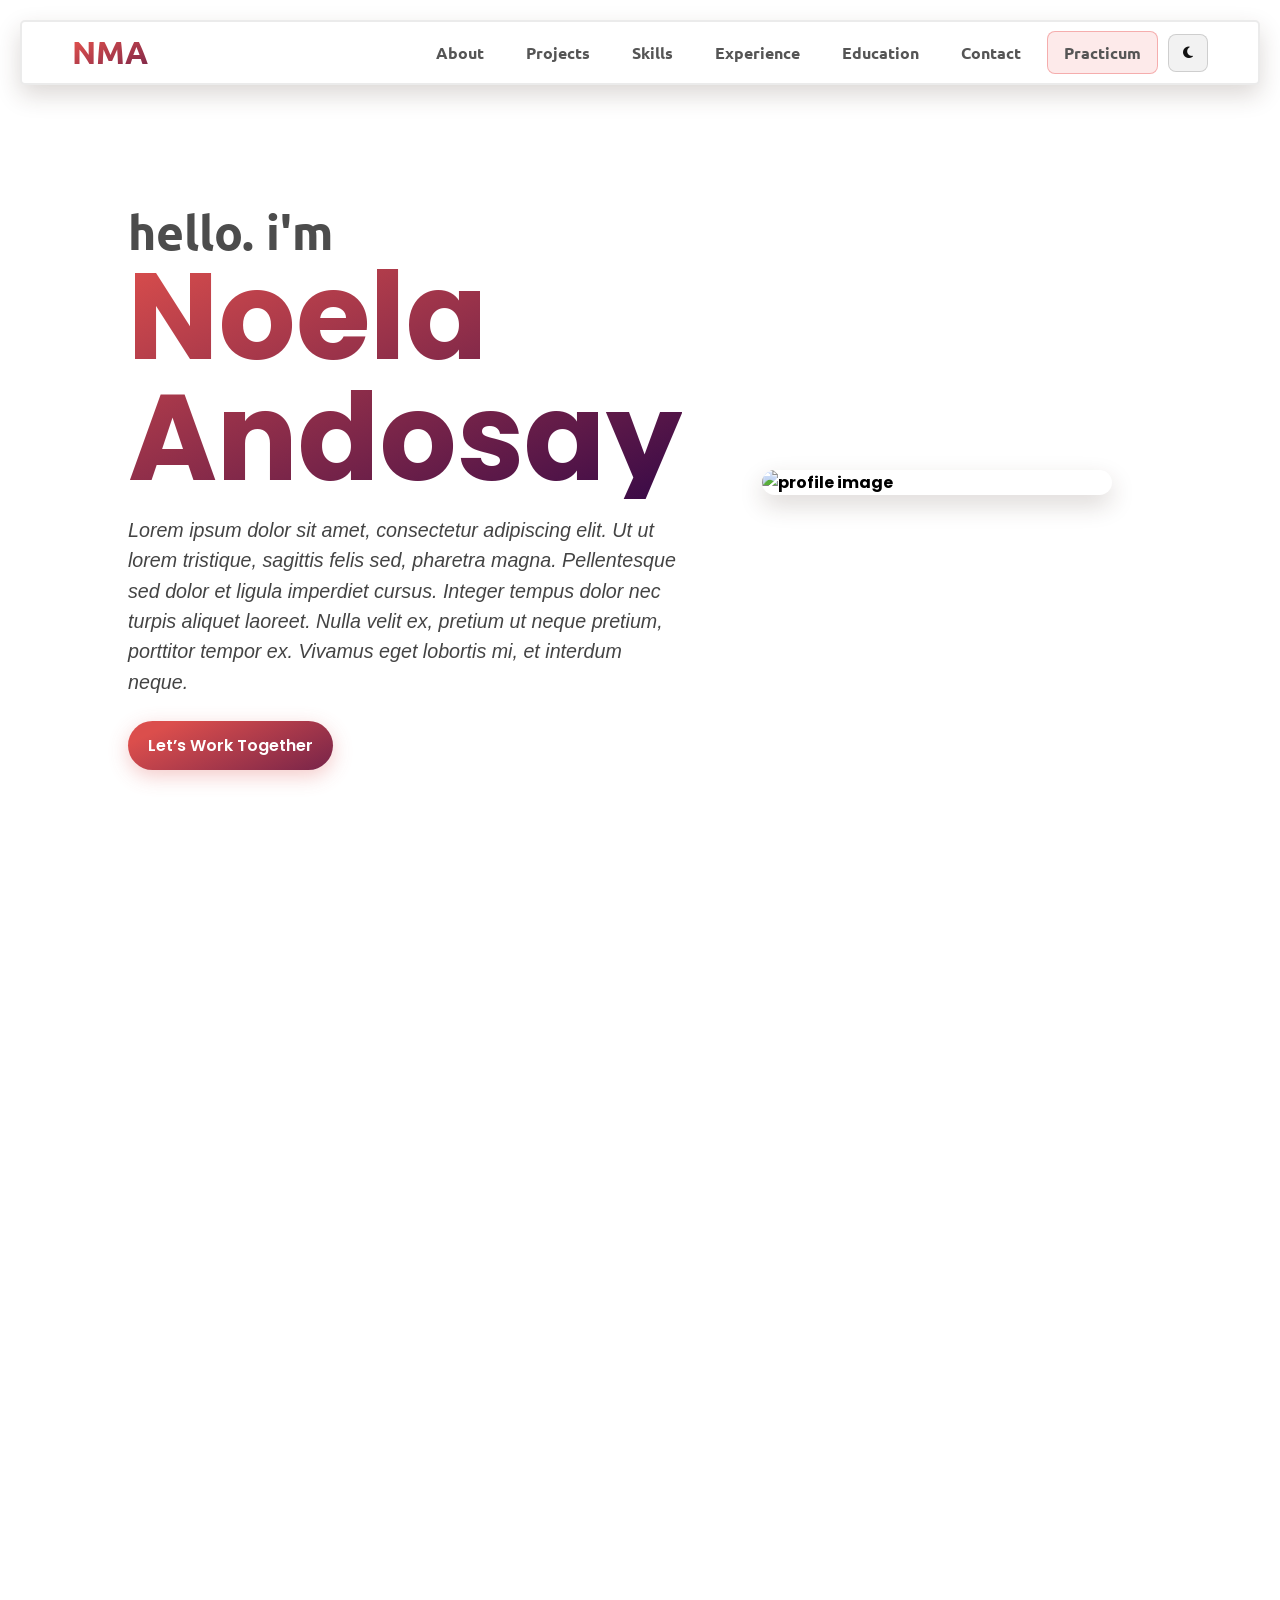
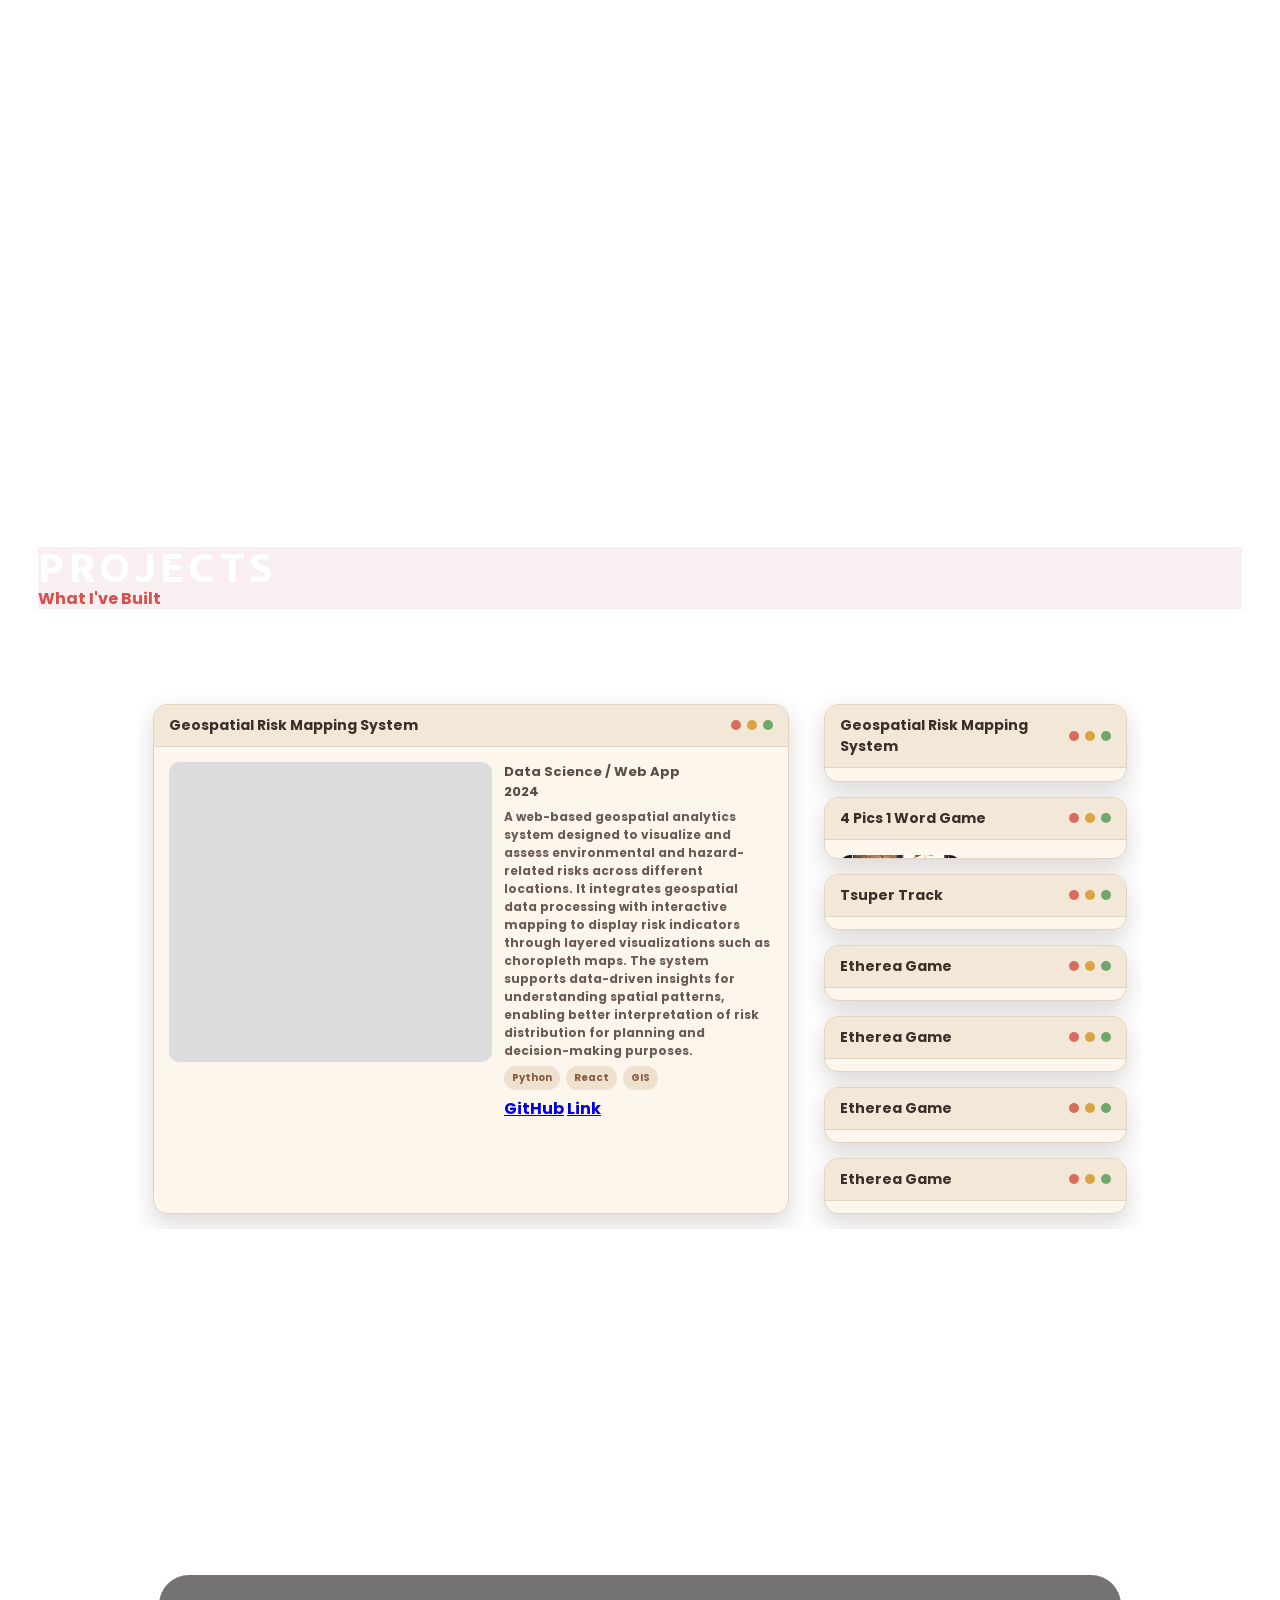
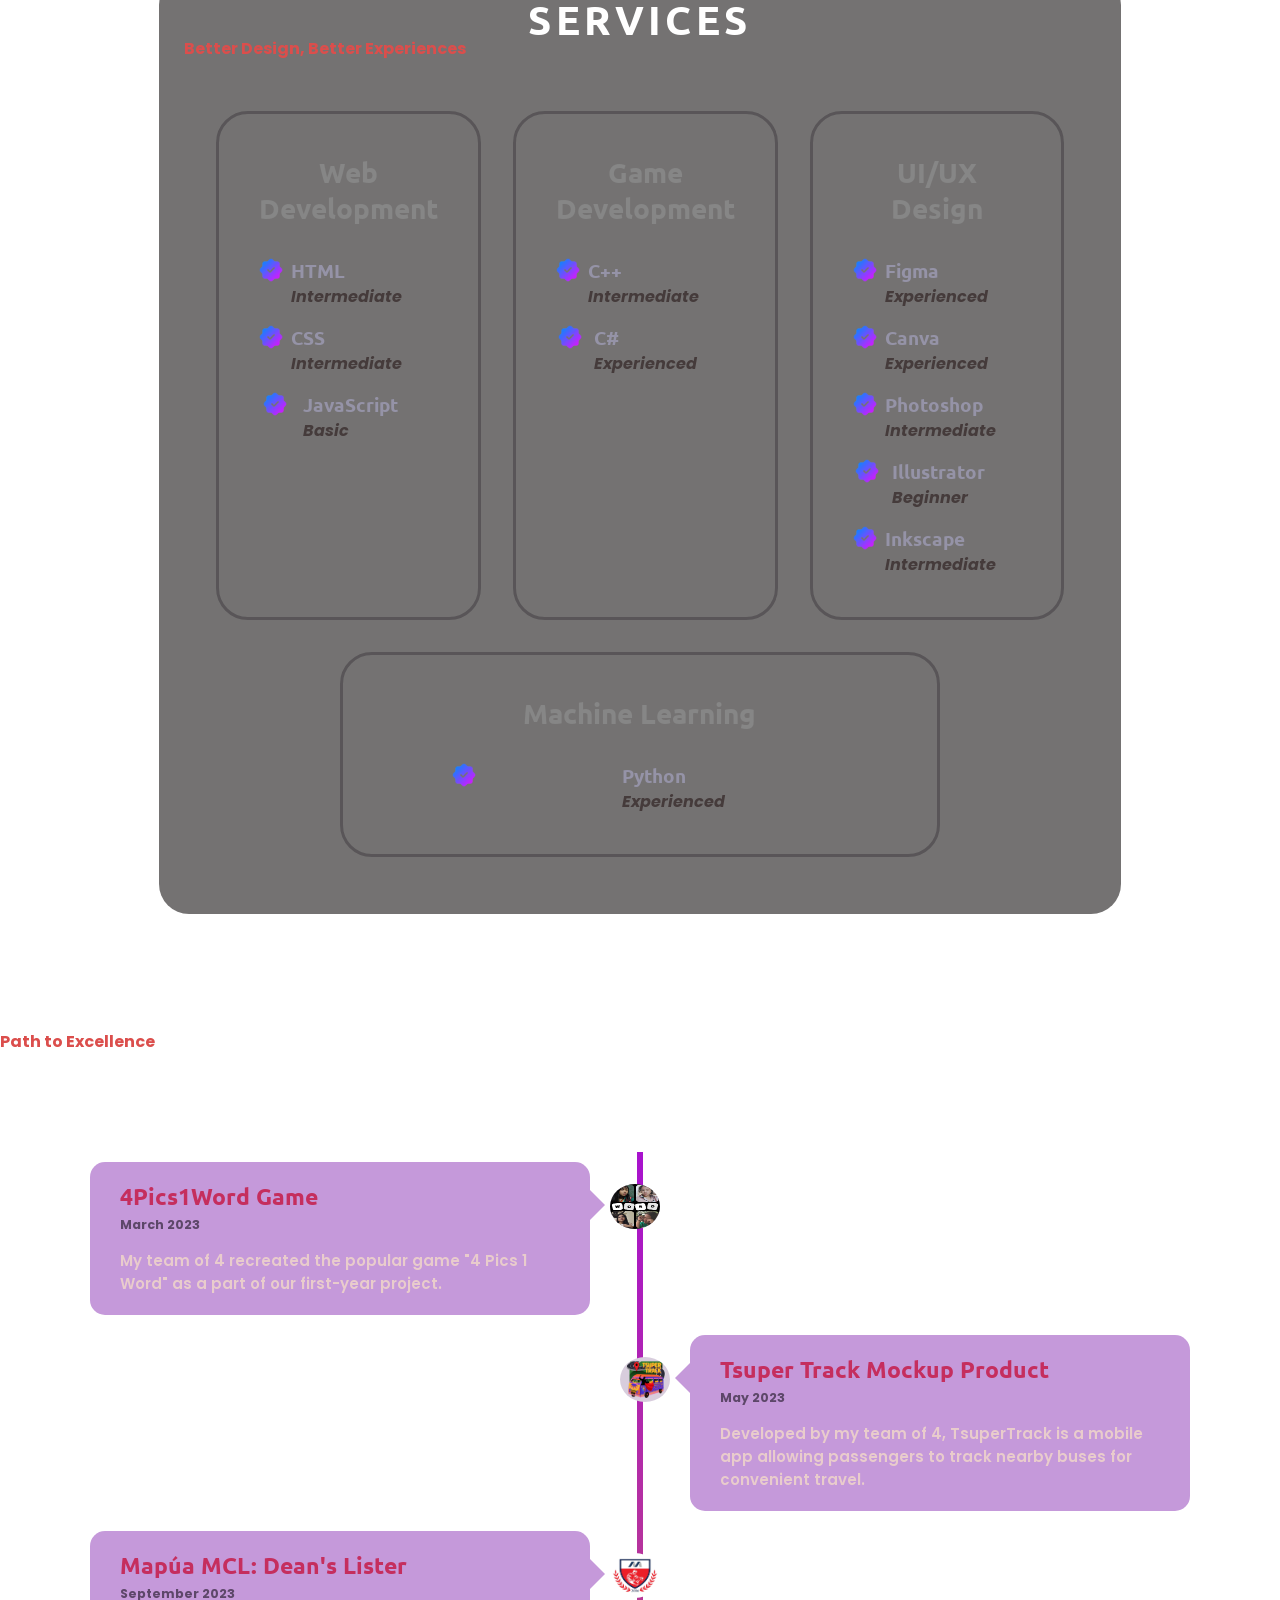
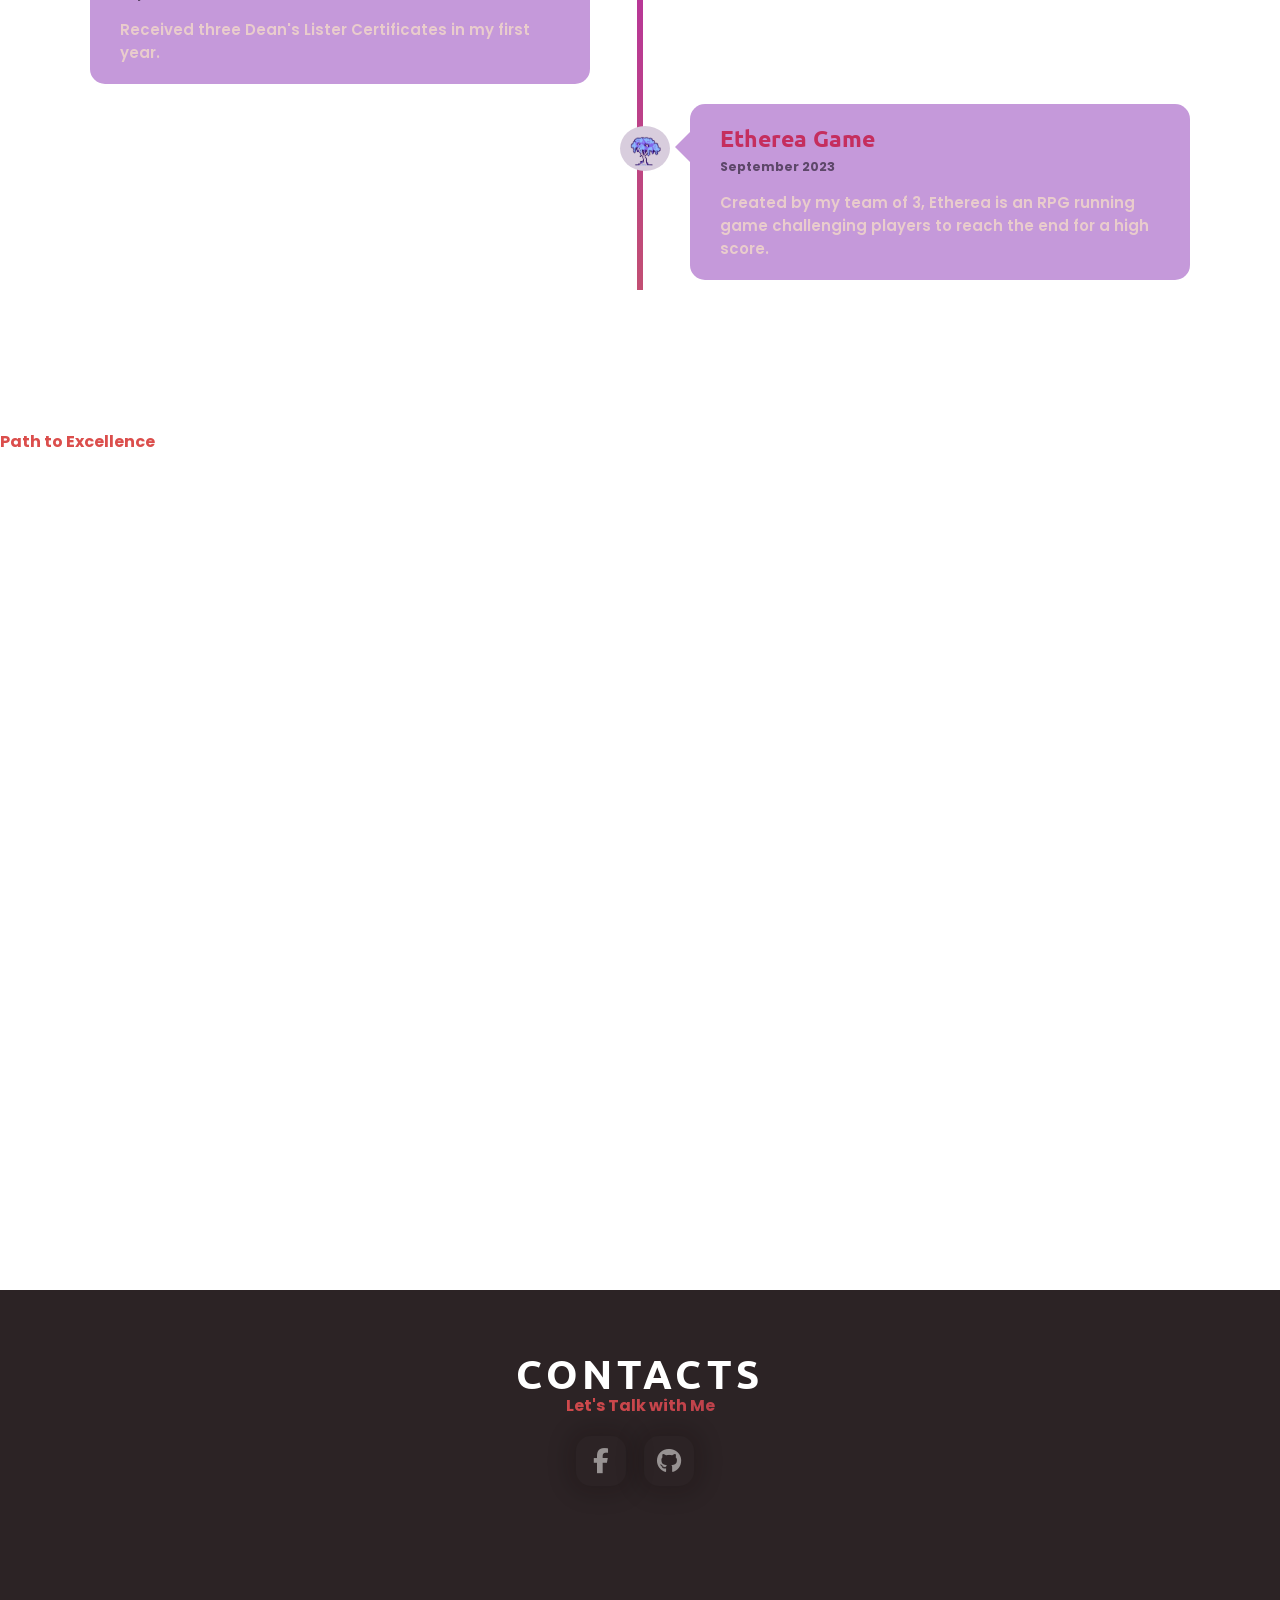
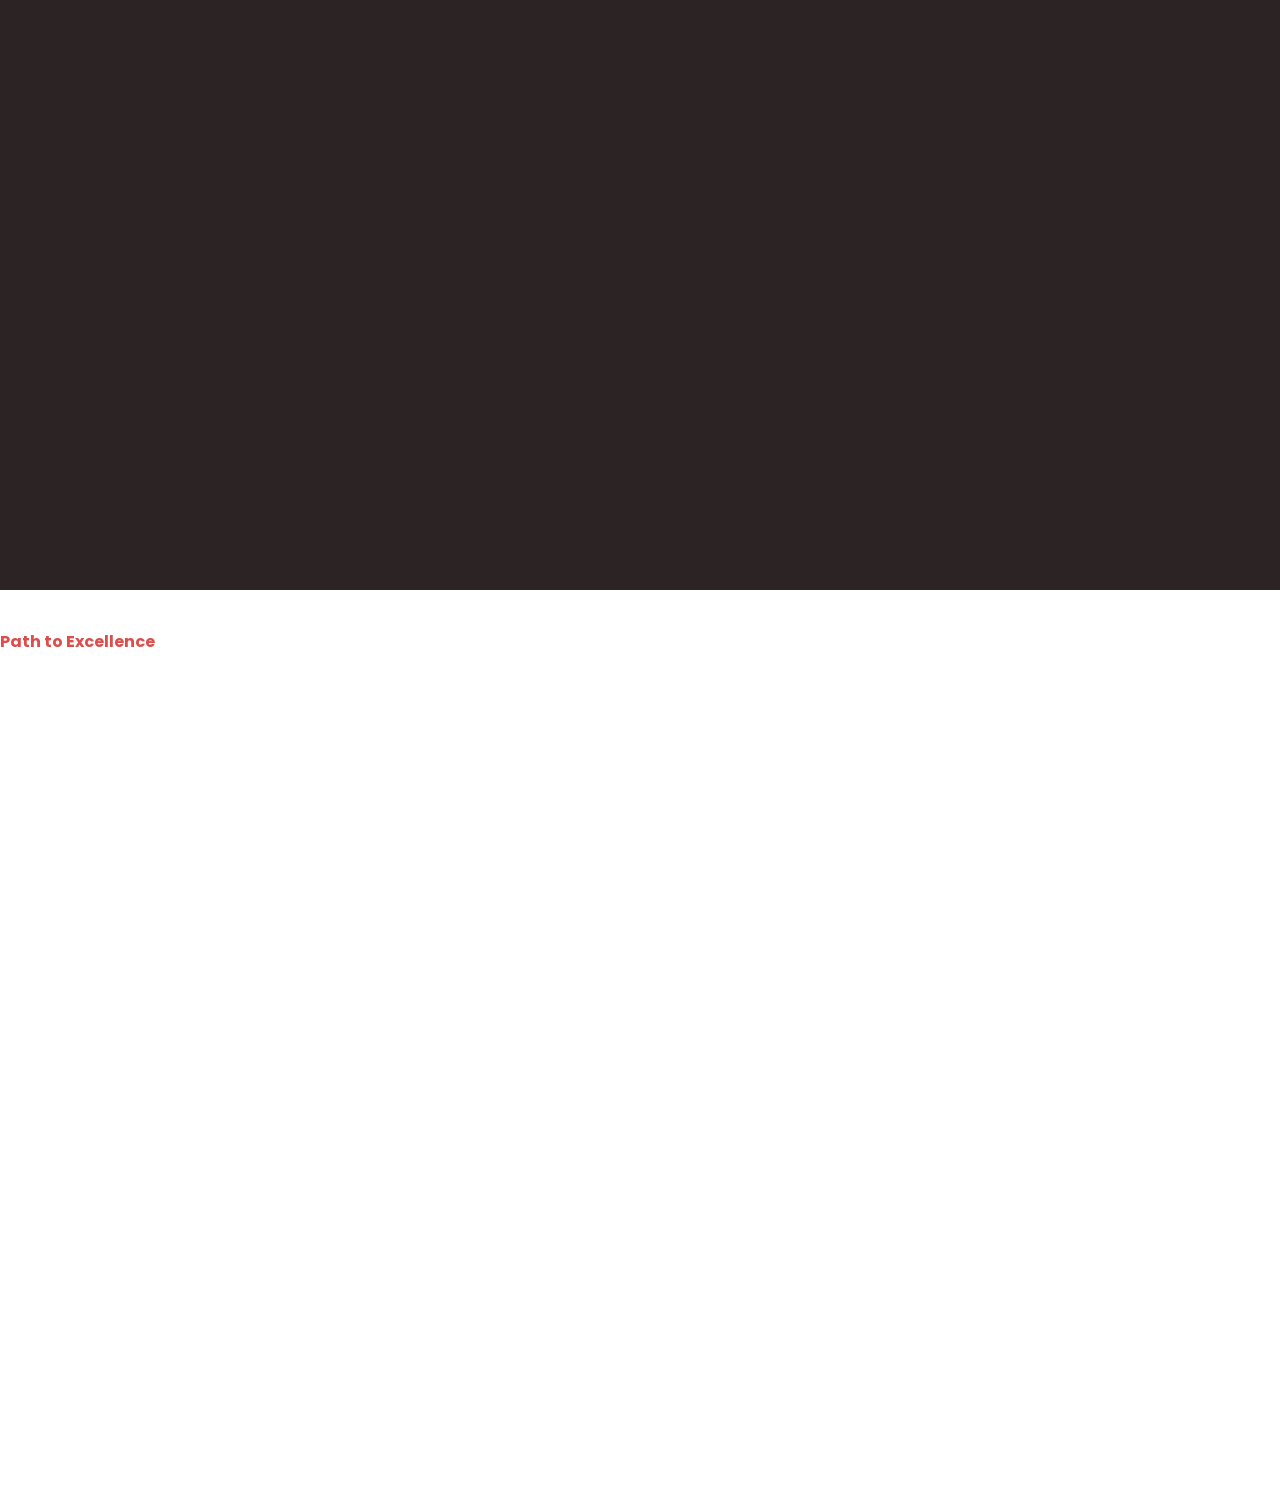
==== index.html @ a6467a49 "started the initial template for project section" ====
<!DOCTYPE html>
<html lang="en-US">
<head>
  <meta charset="UTF-8">
  <meta http-equiv="X-UA-Compatible" content="IE=edge" />
  <meta name="viewport" content="width=device-width, initial-scale=1.0" />
  <title>Personal Webpage</title>

  <!-- Google Fonts (Ubuntu + Open Sans) -->
  <link href="https://fonts.googleapis.com/css2?family=Open+Sans:wght@300;400;600;700&family=Ubuntu:wght@300;400;500;700&display=swap" rel="stylesheet">

  <link rel="stylesheet" href="./general.css">
  <link rel="stylesheet"
        href="https://cdnjs.cloudflare.com/ajax/libs/font-awesome/6.5.1/css/all.min.css"
        integrity="sha512-DTOQO9RWCH3ppGqcWaEA1BIZOC6xxalwEsw9c2QQeAIftl+Vegovlnee1c9QX4TctnWMn13TZye+giMm8e2LwA=="
        crossorigin="anonymous" referrerpolicy="no-referrer" />
</head>

<body>

    <!-- Navbar loads here -->
    <div id="navbar-placeholder"></div>

    <!-- Sections load here -->
    <div id="home-placeholder"></div>
    <div id="about-placeholder"></div>
    <div id="projects-placeholder"></div>
    <div id="skills-placeholder"></div>
    <div id="experience-placeholder"></div>
    <div id="education-placeholder"></div>
    <div id="contacts-placeholder"></div>
    <div id="practicum-placeholder"></div>

    <!-- SCRIPTS -->
    <script src="./script/projects.js"></script>
    <script src="./script/main.js"></script>
</body>
</html>
---- general.css ----
@import url("./css/root.css");

@import url("./css/navbar.css");
@import url("./css/home.css");
@import url("./css/about.css");
@import url("./css/skills.css");
@import url("./css/projects.css");
@import url("./css/experience.css");
@import url("./css/education.css");
@import url("./css/practicum.css");
@import url("./css/contacts.css");

@import url('https://fonts.googleapis.com/css2?family=Poppins:wght@400;700&display=swap');


* {
    box-sizing: border-box;
    margin: 0;
    padding: 0;
    font-family: 'Poppins', Verdana;
    font-weight: 700;
    scroll-behavior: smooth;
}

body {
    font-family: 'Open Sans', sans-serif;
    padding-top: 65px;
    background-color: var(--body-bg-color);
    overflow-x: hidden;
}

body,
.navbar,
.navbar_links,
.theme_btn,
.navbar_special .navbar_links {
  transition: background-color 0.3s ease,
              color 0.3s ease,
              border-color 0.3s ease,
              box-shadow 0.3s ease;
}

/* --------------SECTIONS-------------- */

section {
    min-height: 100vh;
    scroll-margin-top: 100px;
    box-sizing: border-box;
}

.section_container{
    display: flex;
    padding: auto 15px;
}

.sectiontitle_container {
    display: block;
    background-color: rgba(236, 197, 203, 0.281);
}

.title_icon {
    text-align: center;
    display: inline-block;
    margin: 2px auto;
    height: 35px;
    line-height: 35px;
    font-size: 20px; 
    font-weight: 00;
    letter-spacing: 4.4px;
    text-transform: uppercase;
    font-size: 2.5rem;
    color: #fff;
}

.sub_title{
    margin-bottom: 20px;
    line-height: 20px;
    font-size: 16px;
    background-color: #370947;
    border-color: #fff;
    background: linear-gradient(to right, #db4e4c 35.74%, #370947 153.87%);
    -webkit-background-clip: text;
    -moz-background-clip: text;
    -webkit-text-fill-color: transparent;
    -moz-text-fill-color: transparent;
}
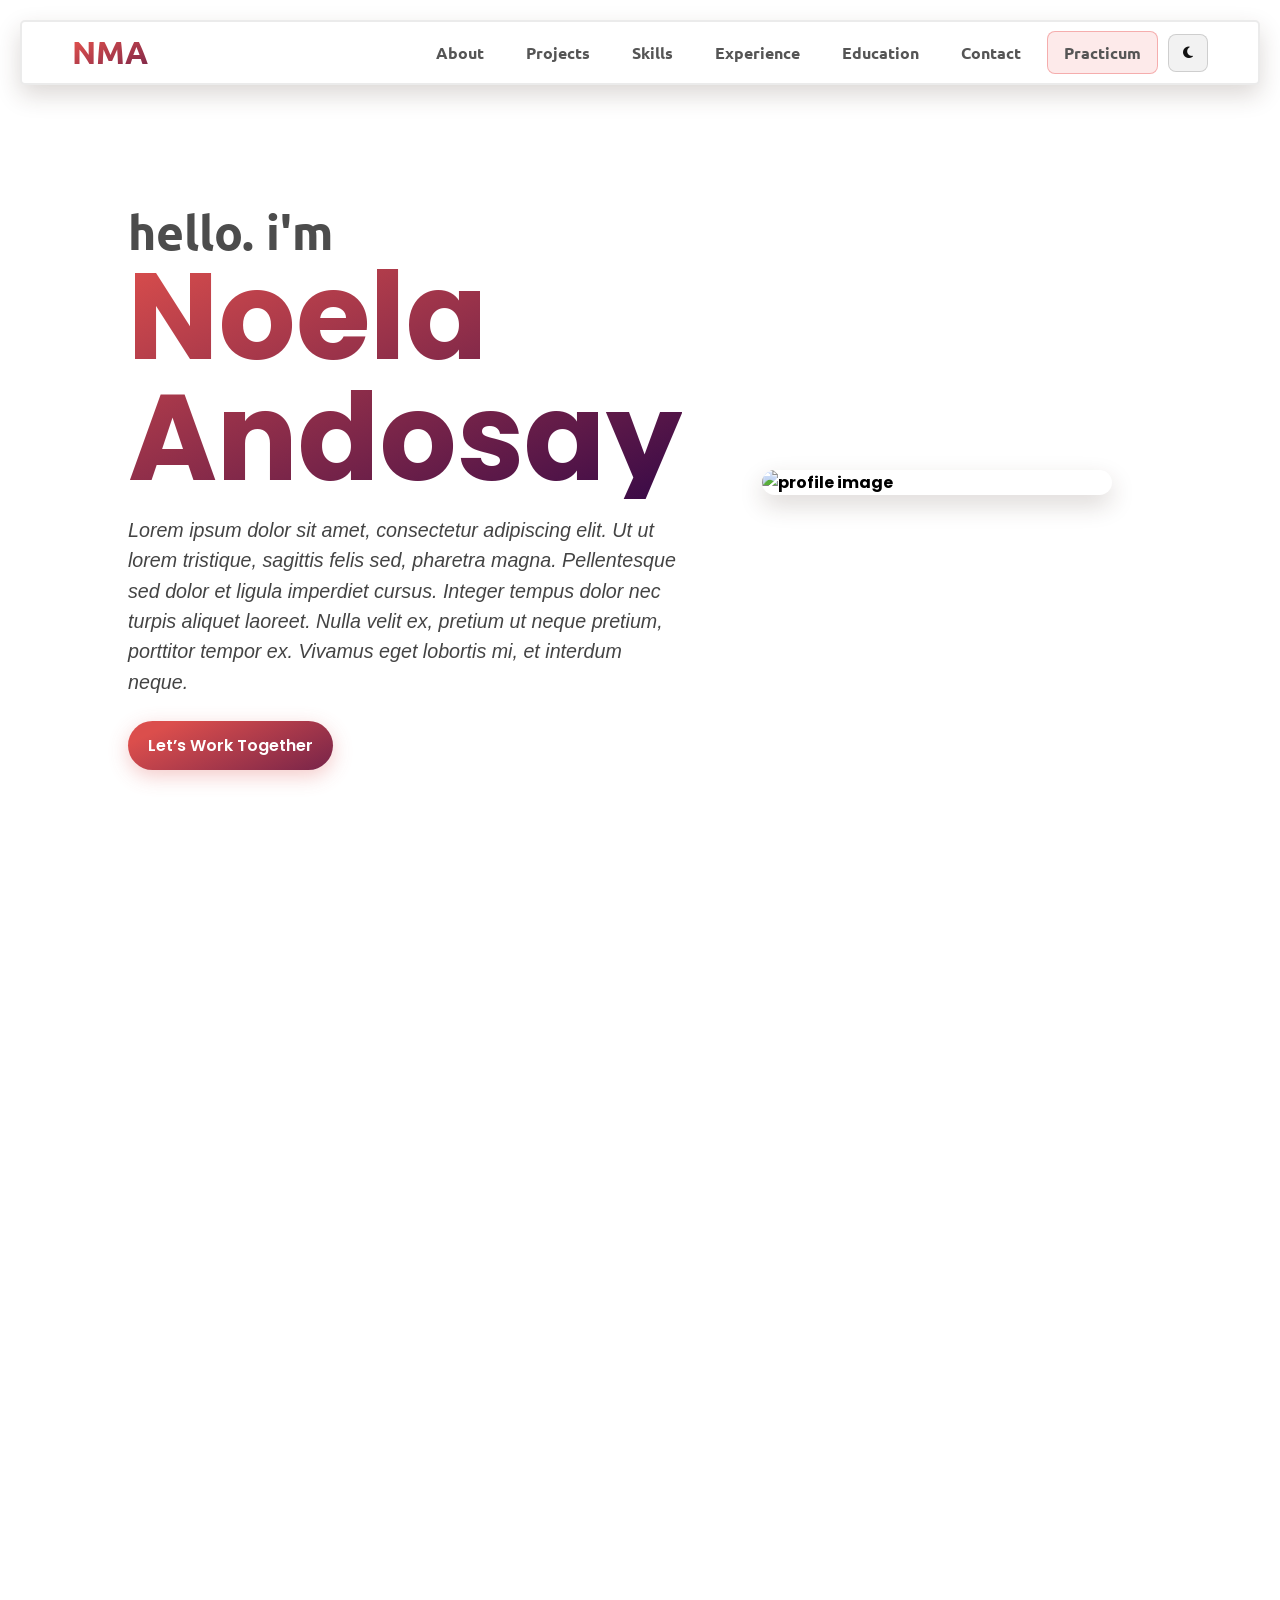
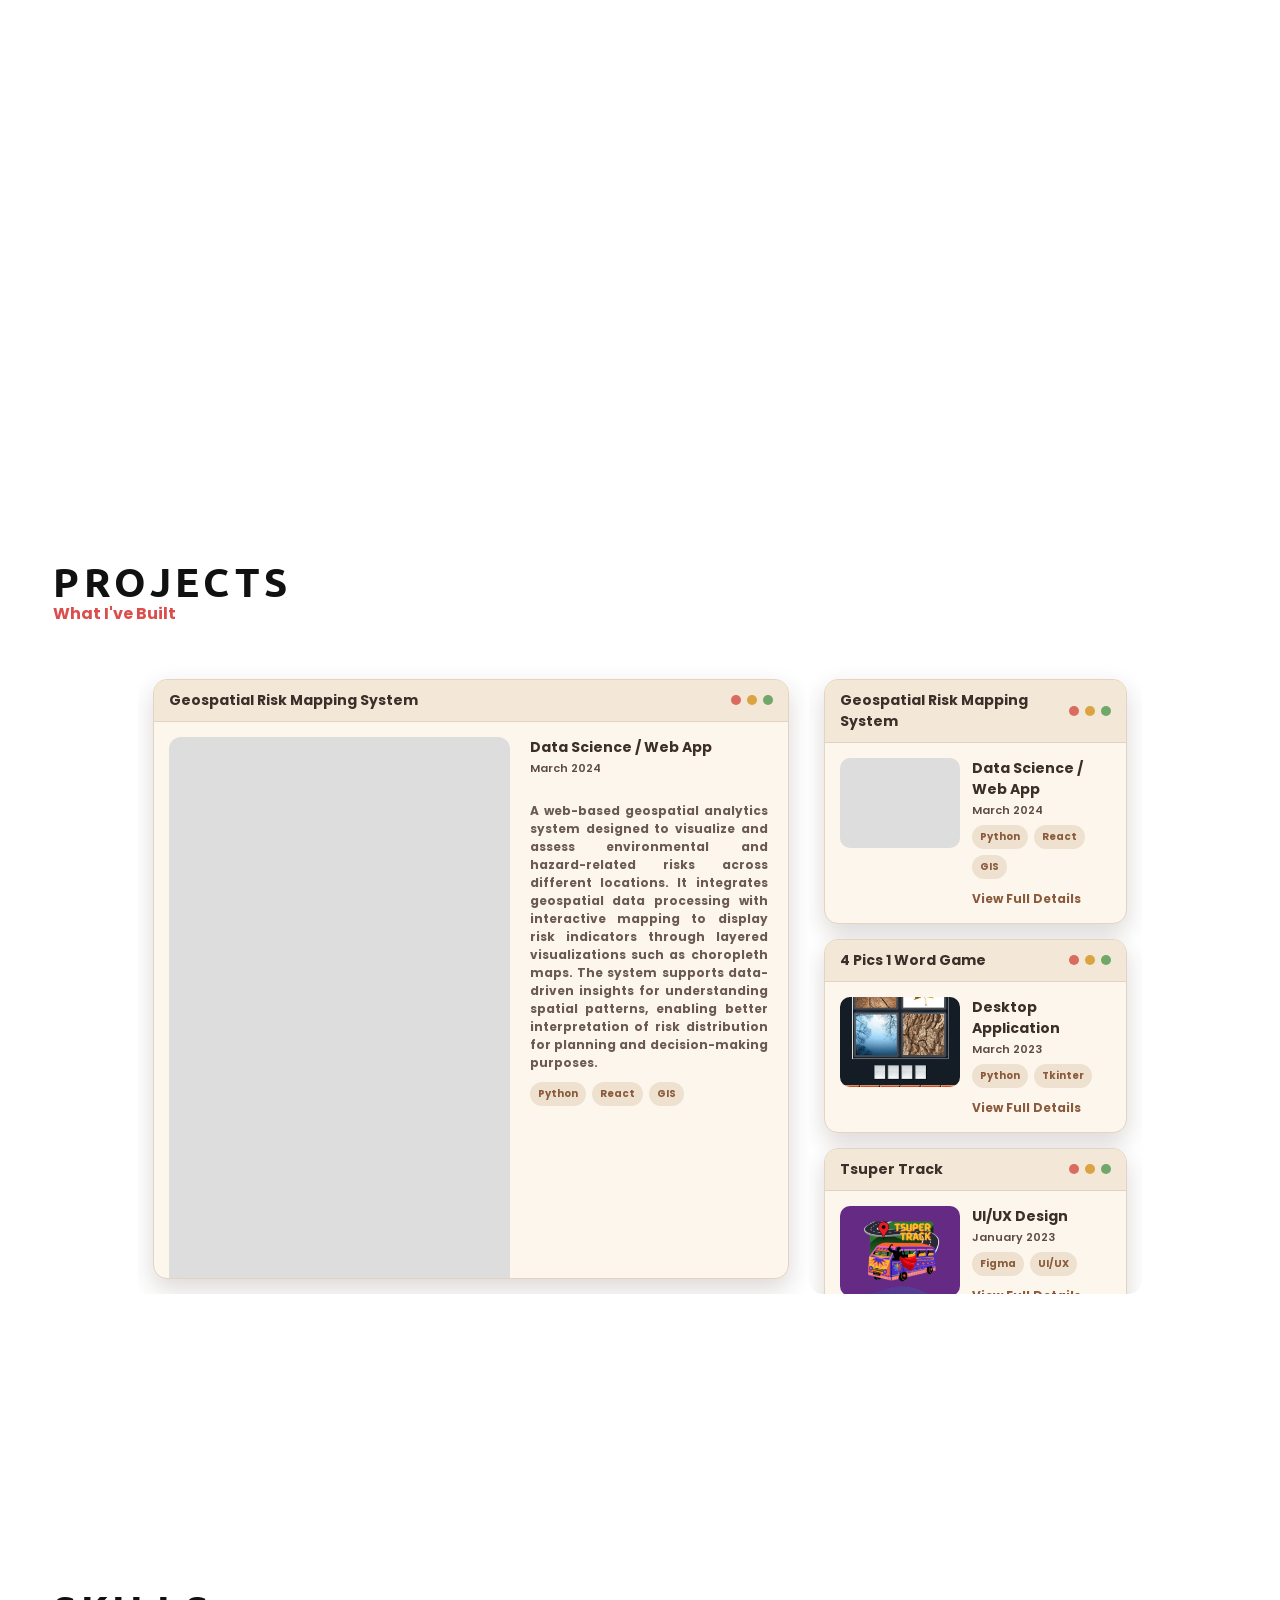
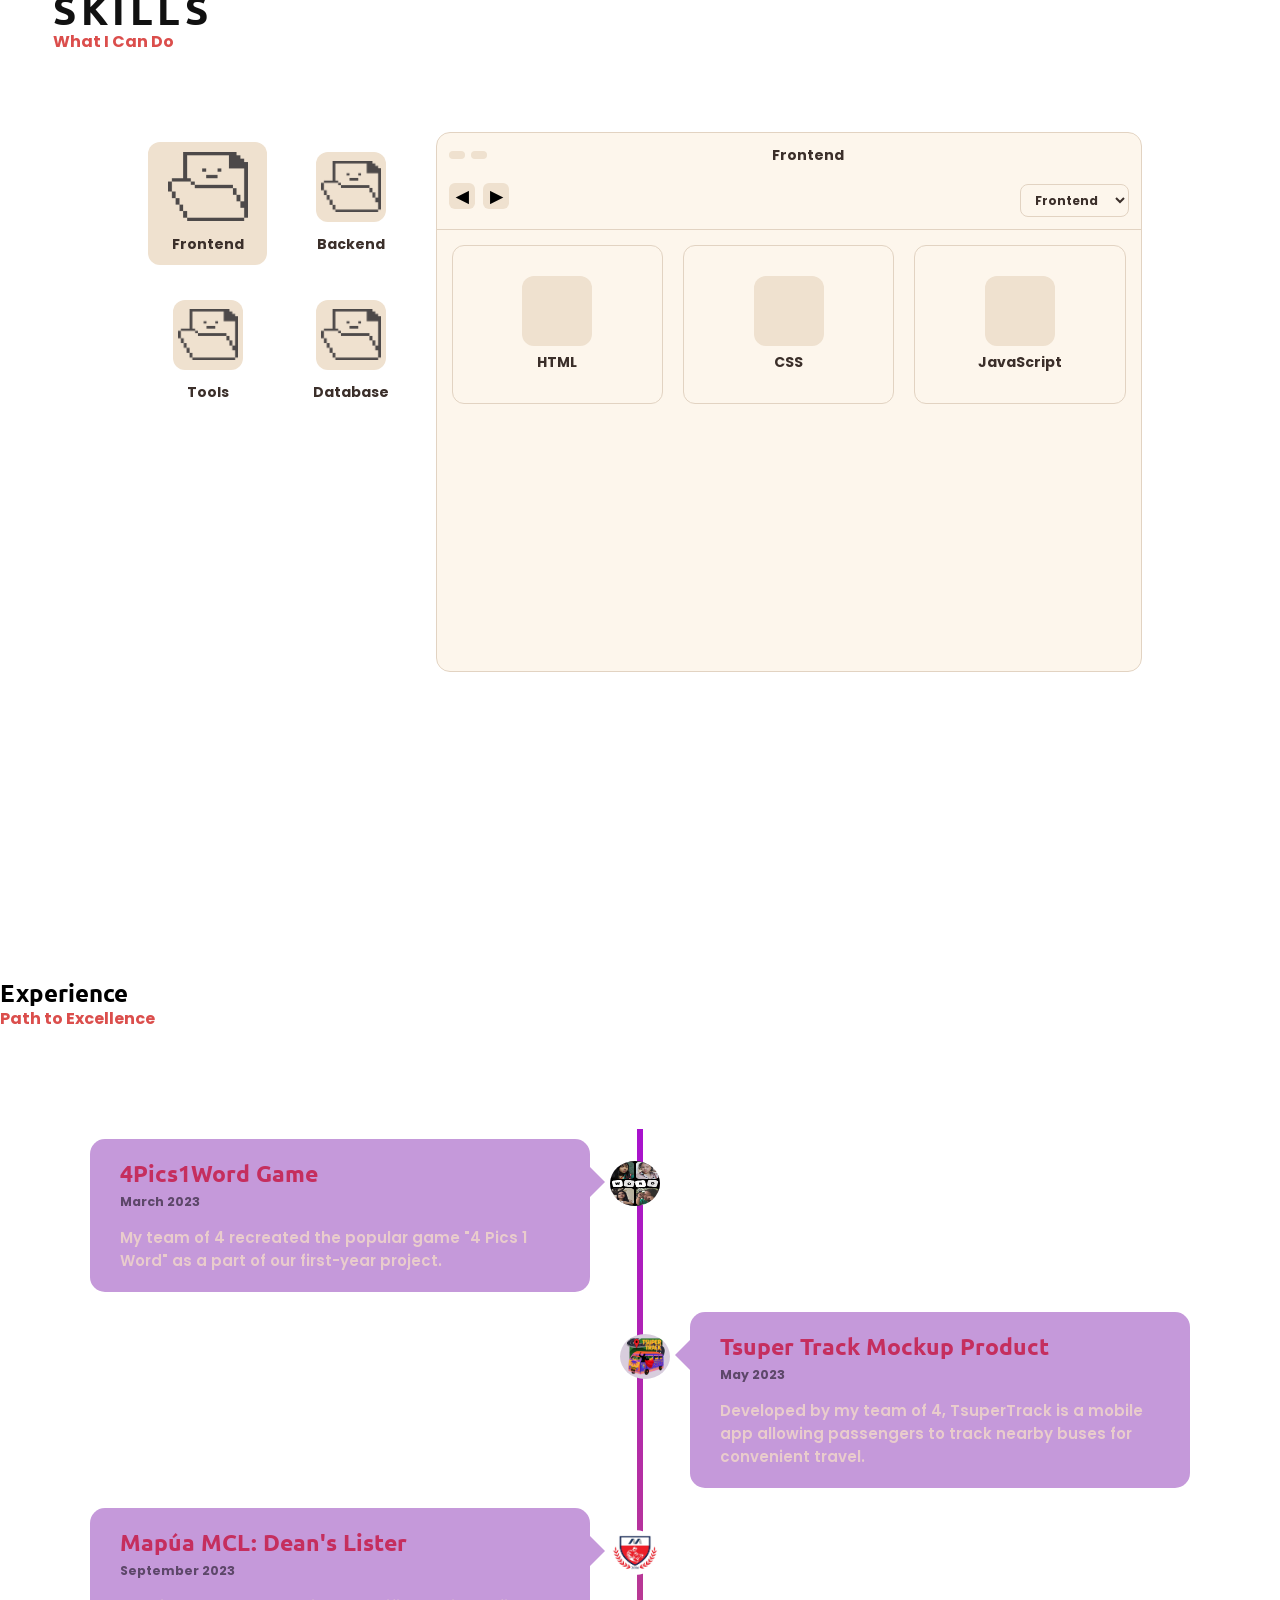
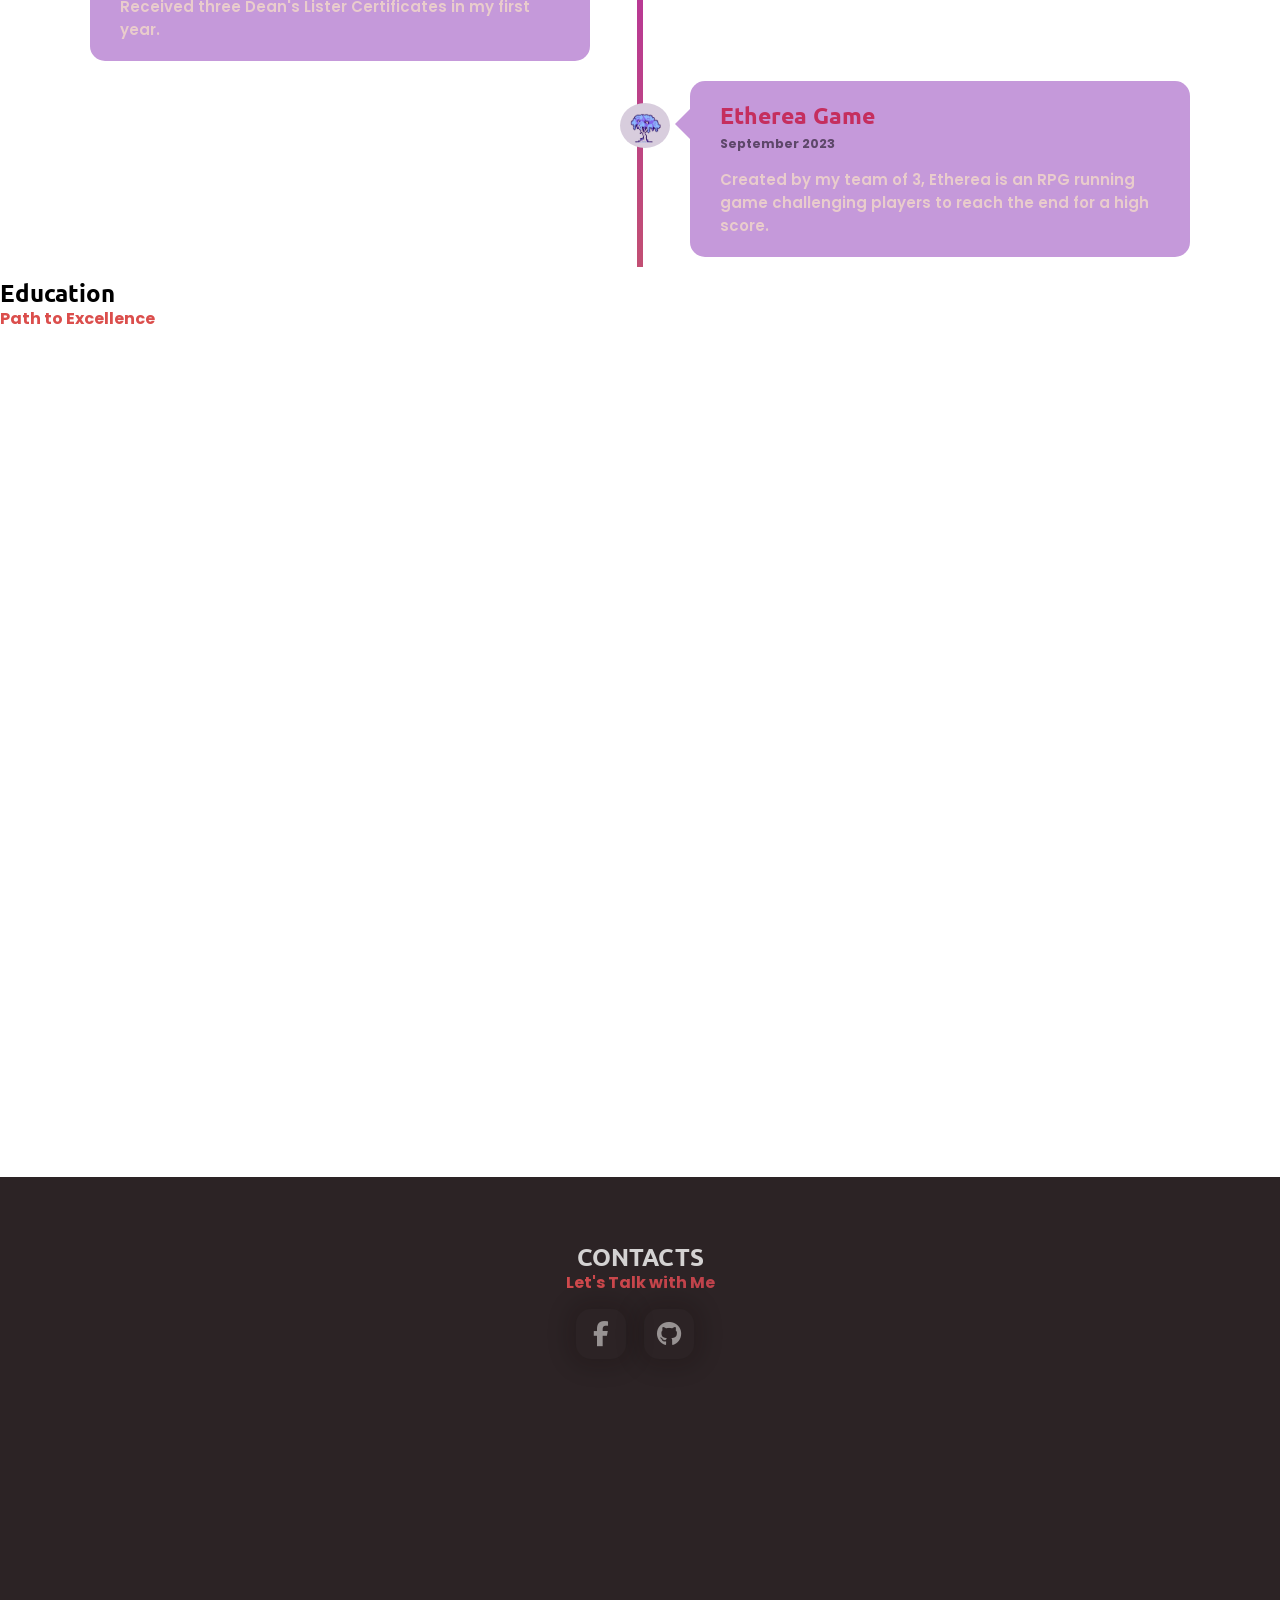
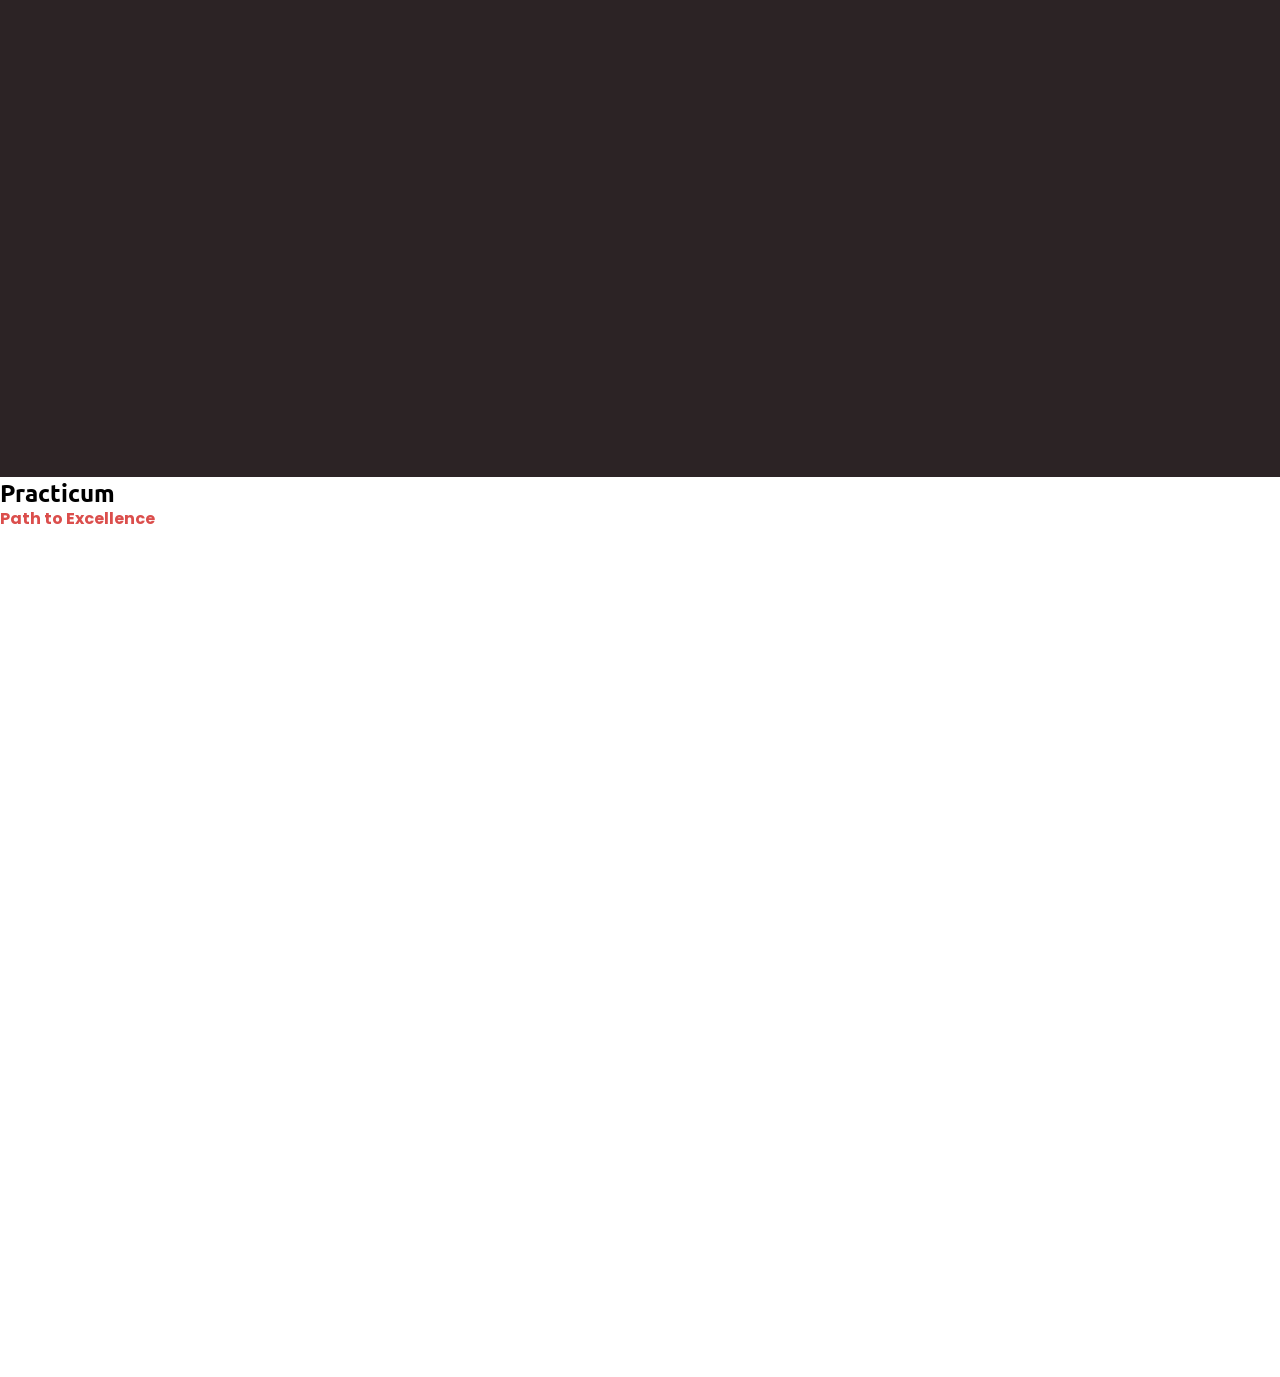
==== commit 5ac4a179: "created skills section + updated the projects section for ui enhancements" ====
--- a/index.html
+++ b/index.html
@@ -32,6 +32,7 @@
     <div id="practicum-placeholder"></div>
 
     <!-- SCRIPTS -->
+     <script src="./script/skills.js"></script>
     <script src="./script/projects.js"></script>
     <script src="./script/main.js"></script>
 </body>
--- a/general.css
+++ b/general.css
@@ -55,25 +55,25 @@
 
 .sectiontitle_container {
     display: block;
-    background-color: rgba(236, 197, 203, 0.281);
+    margin-top: 15px;;
+    margin-left: 15px;
 }
 
-.title_icon {
+.title_text {
     text-align: center;
     display: inline-block;
     margin: 2px auto;
     height: 35px;
     line-height: 35px;
     font-size: 20px; 
-    font-weight: 00;
+    font-weight: 700;
     letter-spacing: 4.4px;
     text-transform: uppercase;
     font-size: 2.5rem;
-    color: #fff;
+    color: var(--text-color);
 }
 
 .sub_title{
-    margin-bottom: 20px;
     line-height: 20px;
     font-size: 16px;
     background-color: #370947;
@@ -83,4 +83,41 @@
     -moz-background-clip: text;
     -webkit-text-fill-color: transparent;
     -moz-text-fill-color: transparent;
+}
+
+/* ================= Specific Styles for Section ================= */
+#projects_section,
+#skills_section {
+    position: relative;
+    margin: 10% auto;
+    height: auto;
+    width: 98%;
+    padding: 2%;
+    flex-direction: column;
+    justify-content: center;
+    align-items: flex-start;
+    opacity: 0;
+    transform: translateY(30px);
+    transition: opacity .5s ease-in-out, transform .5s ease-in-out;
+}
+
+#projects_section.animate,
+#skills_section.animate {
+    opacity: 1;
+    transform: translateY(0);
+}
+
+/* ================= Window PILLS ================= */
+.pill-list {
+    display: flex;
+    flex-wrap: wrap;
+    gap: 6px;
+}
+
+.pill {
+    background: var(--pill-bg);
+    color: var(--pill-text);
+    padding: 4px 8px;
+    border-radius: 20px;
+    font-size: 10px;
 }
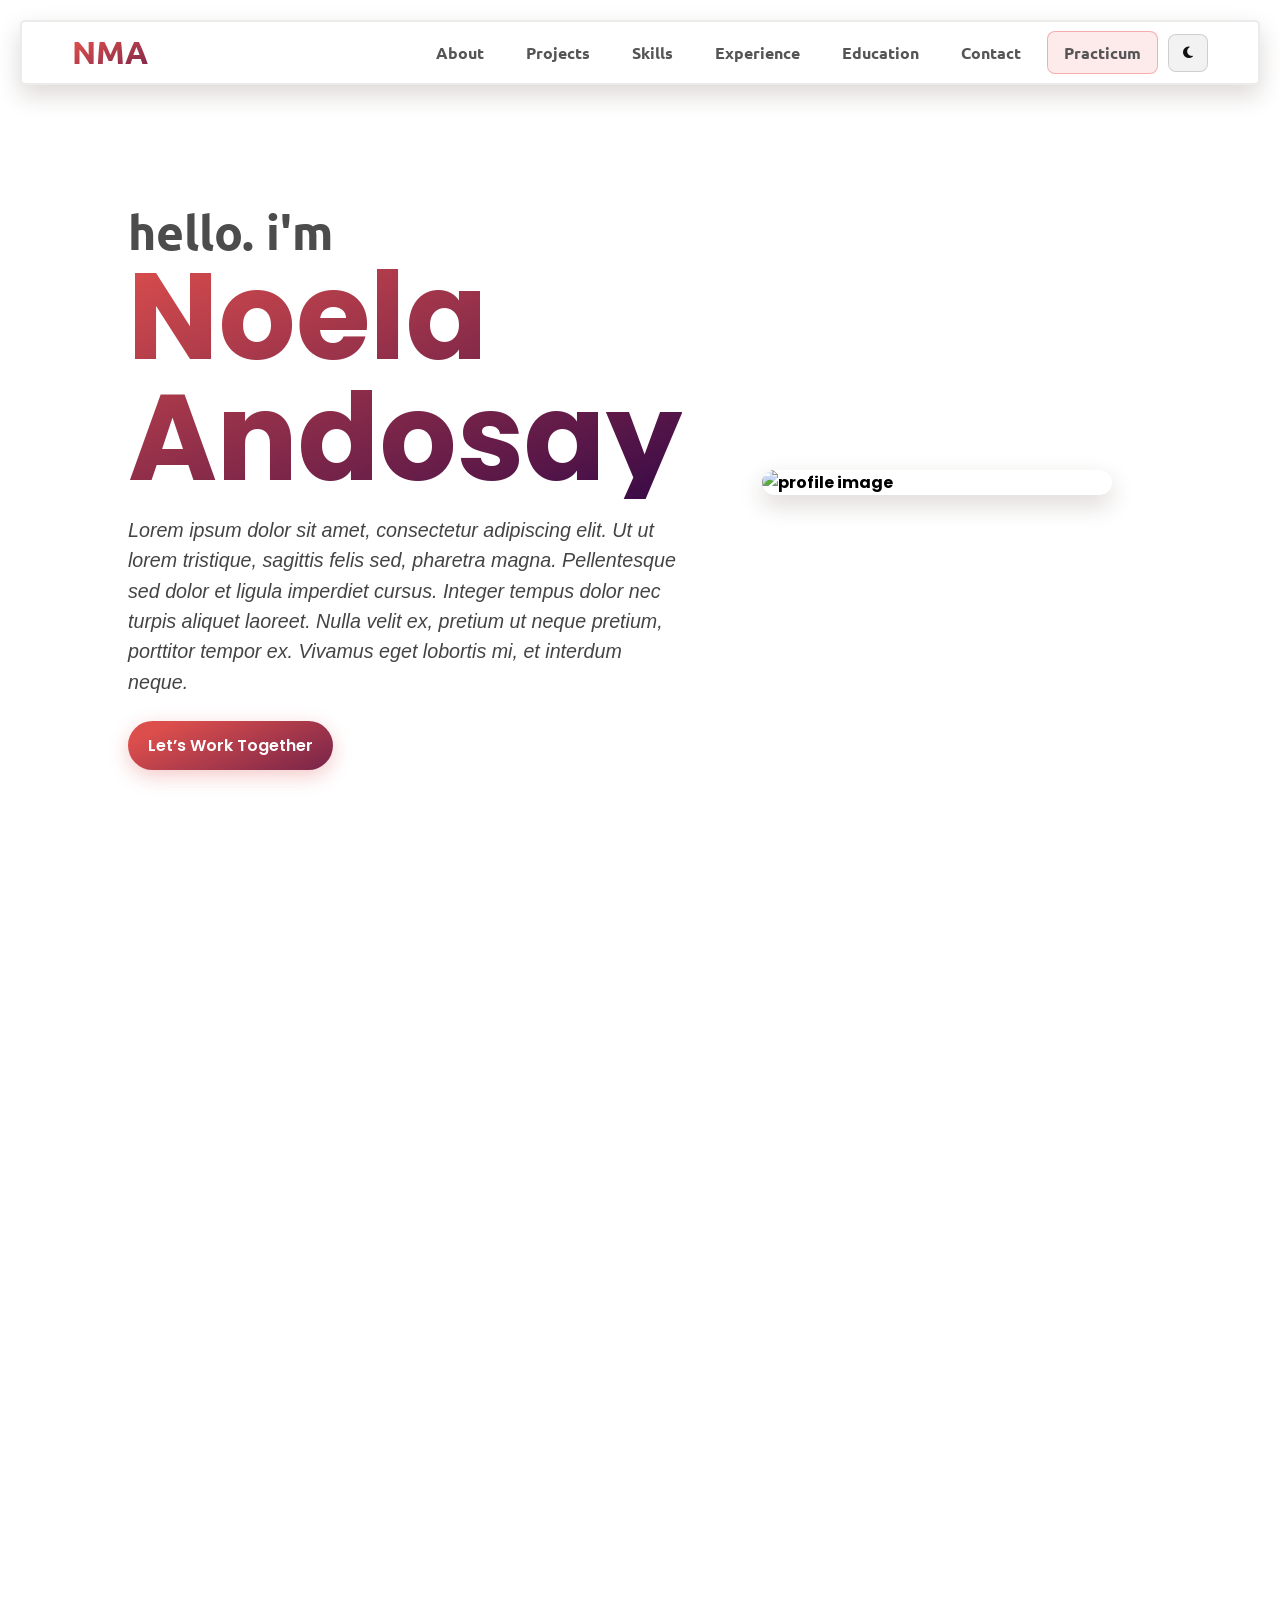
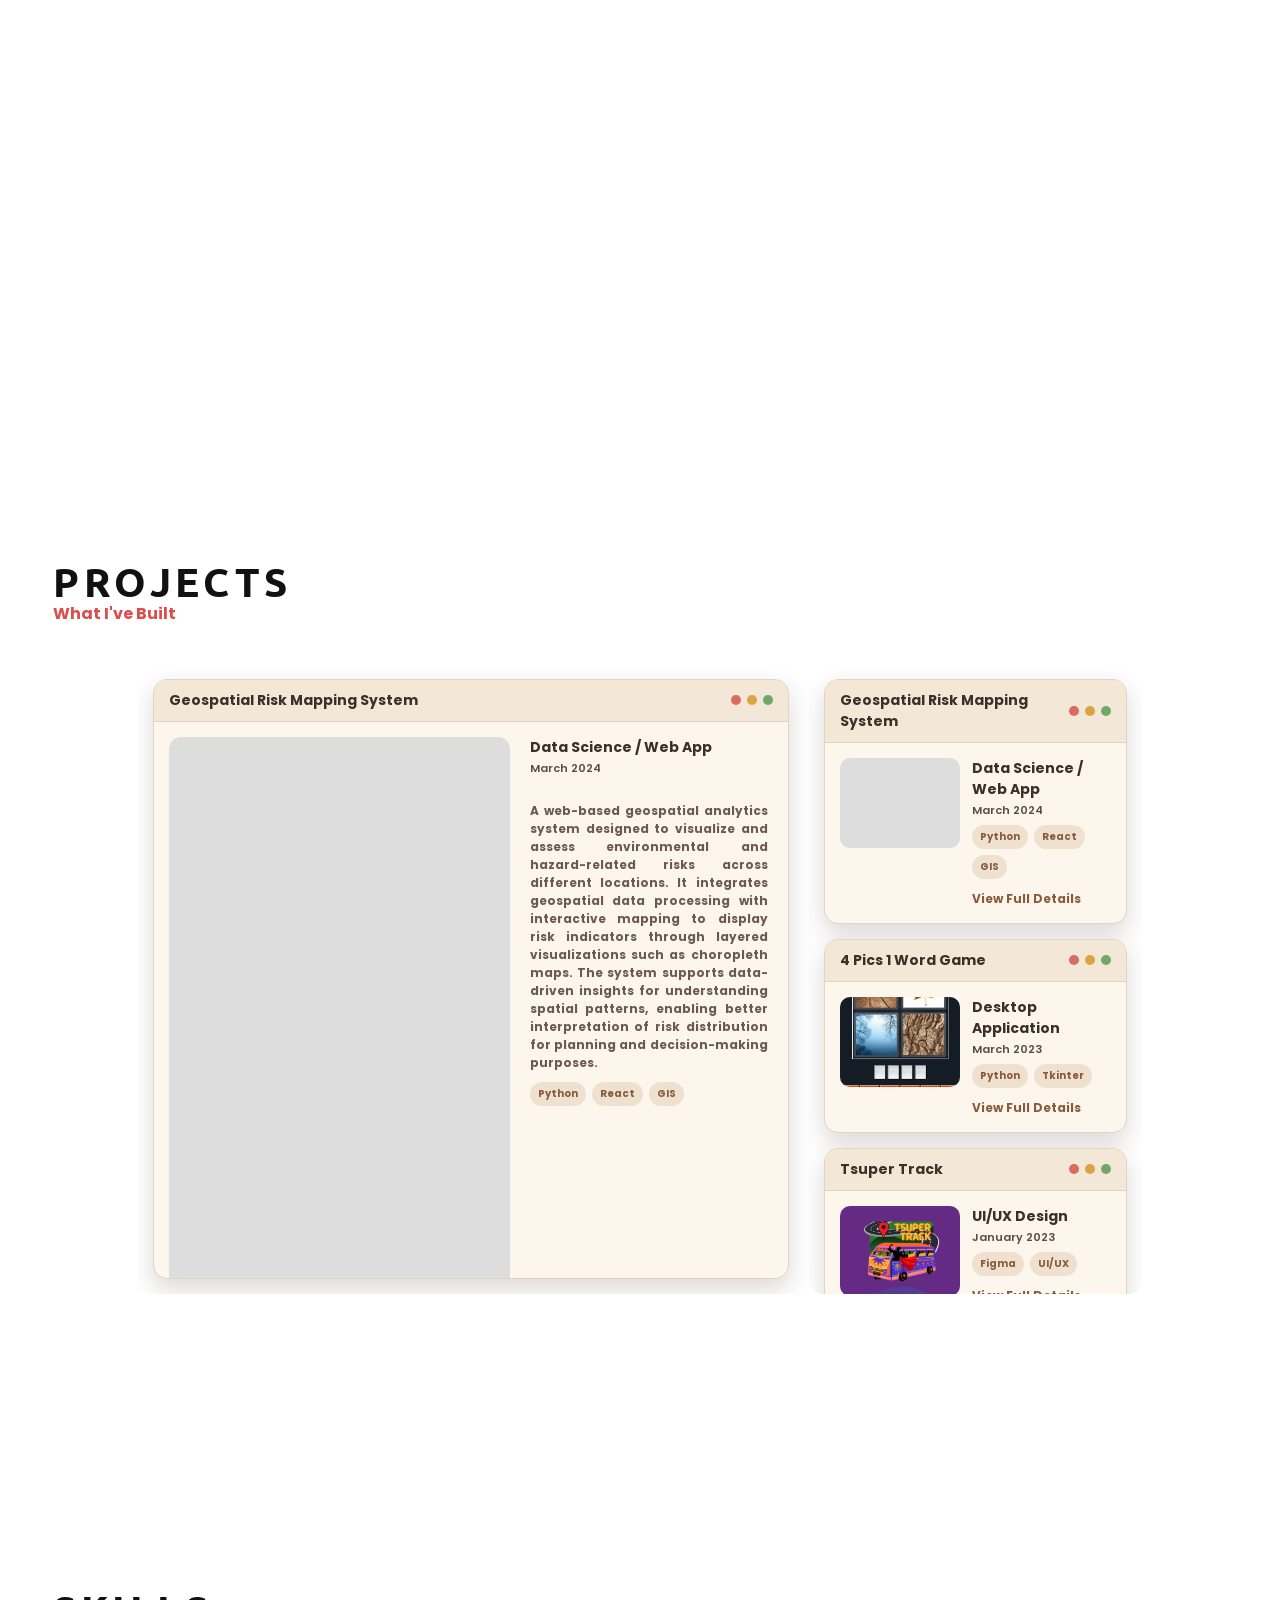
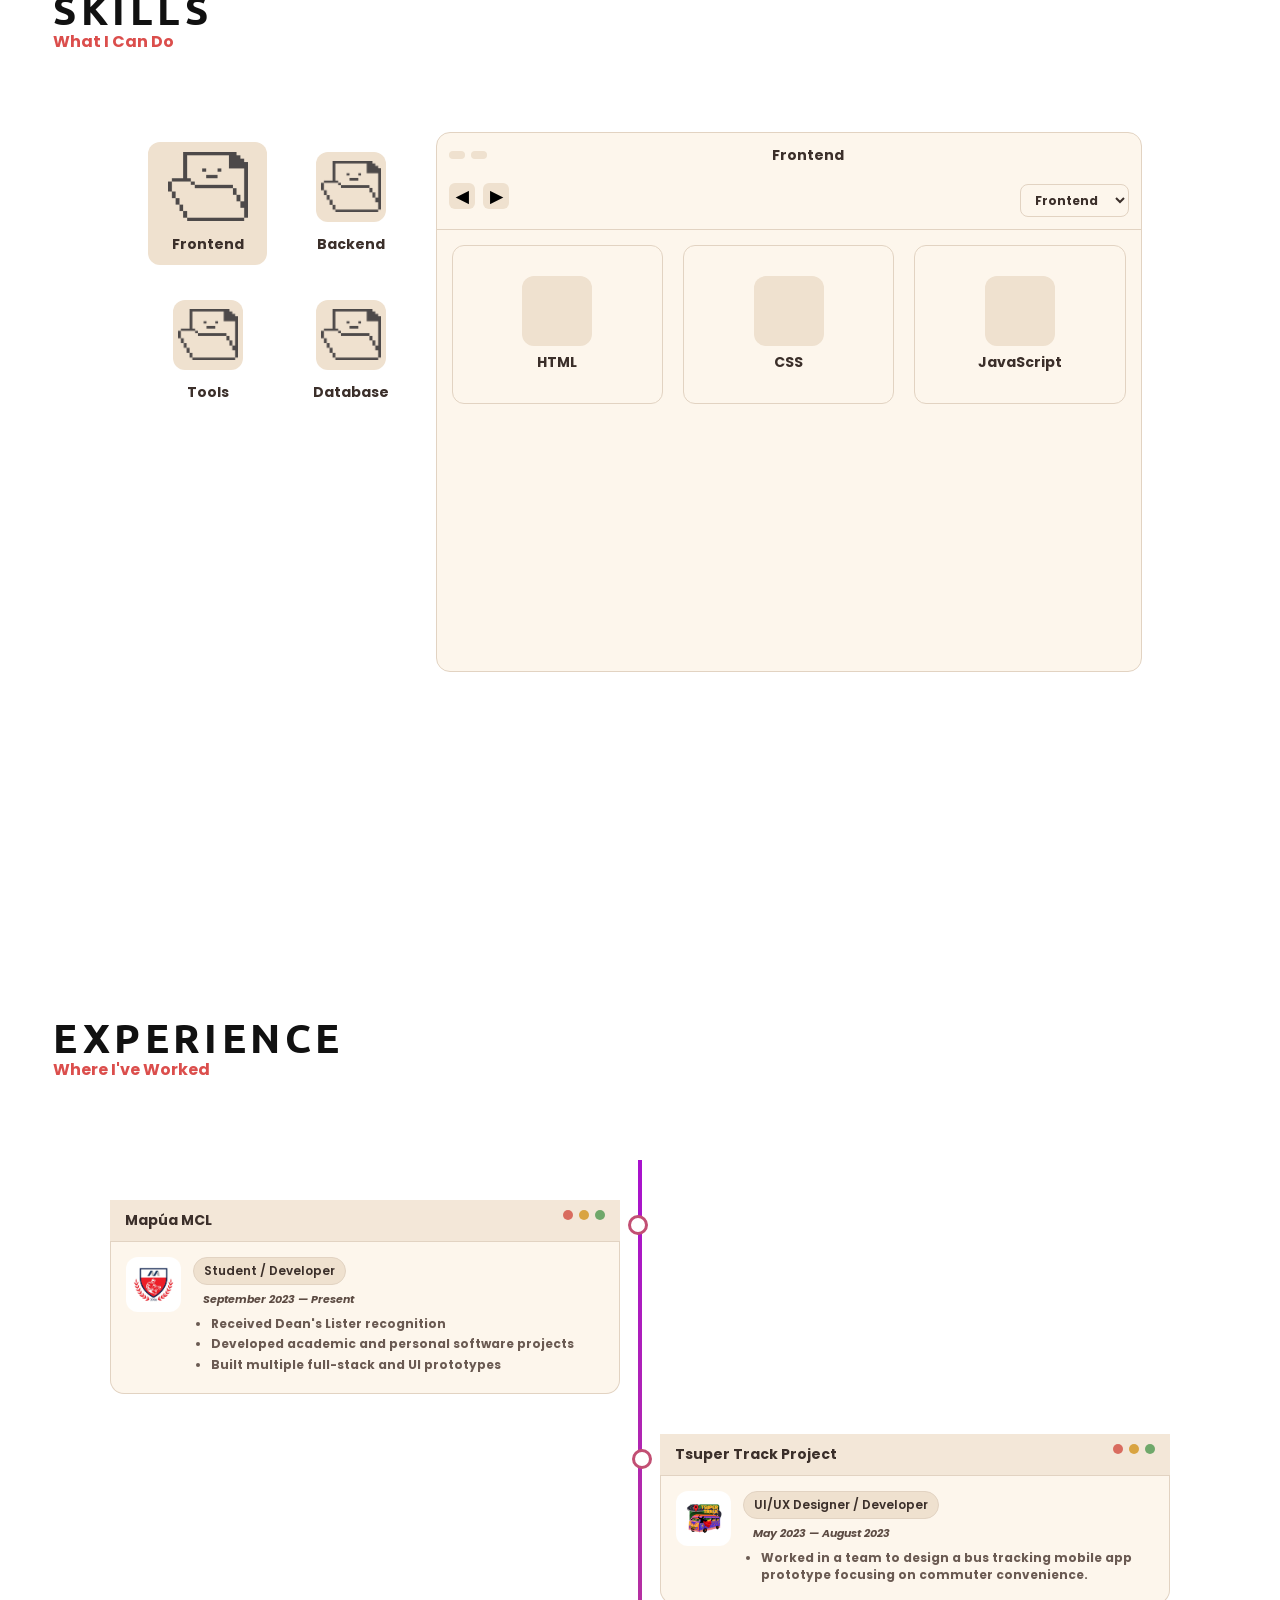
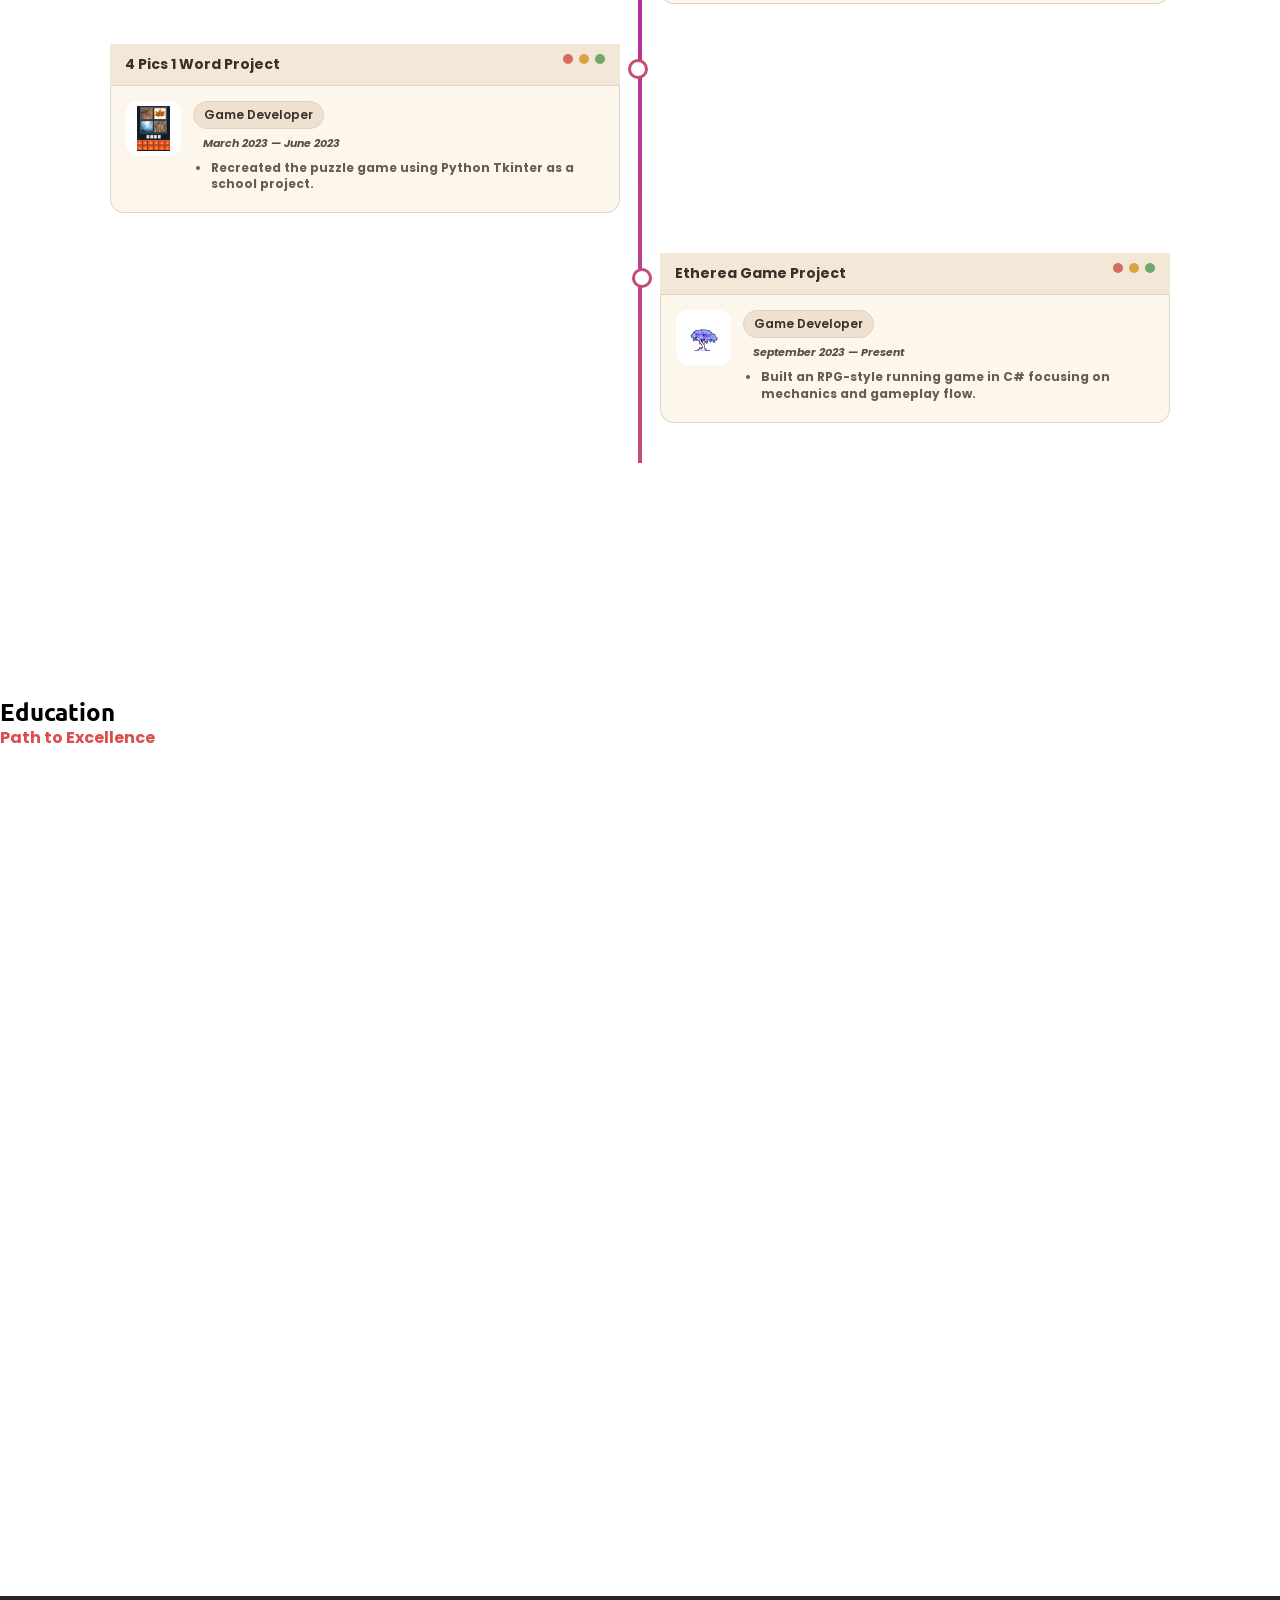
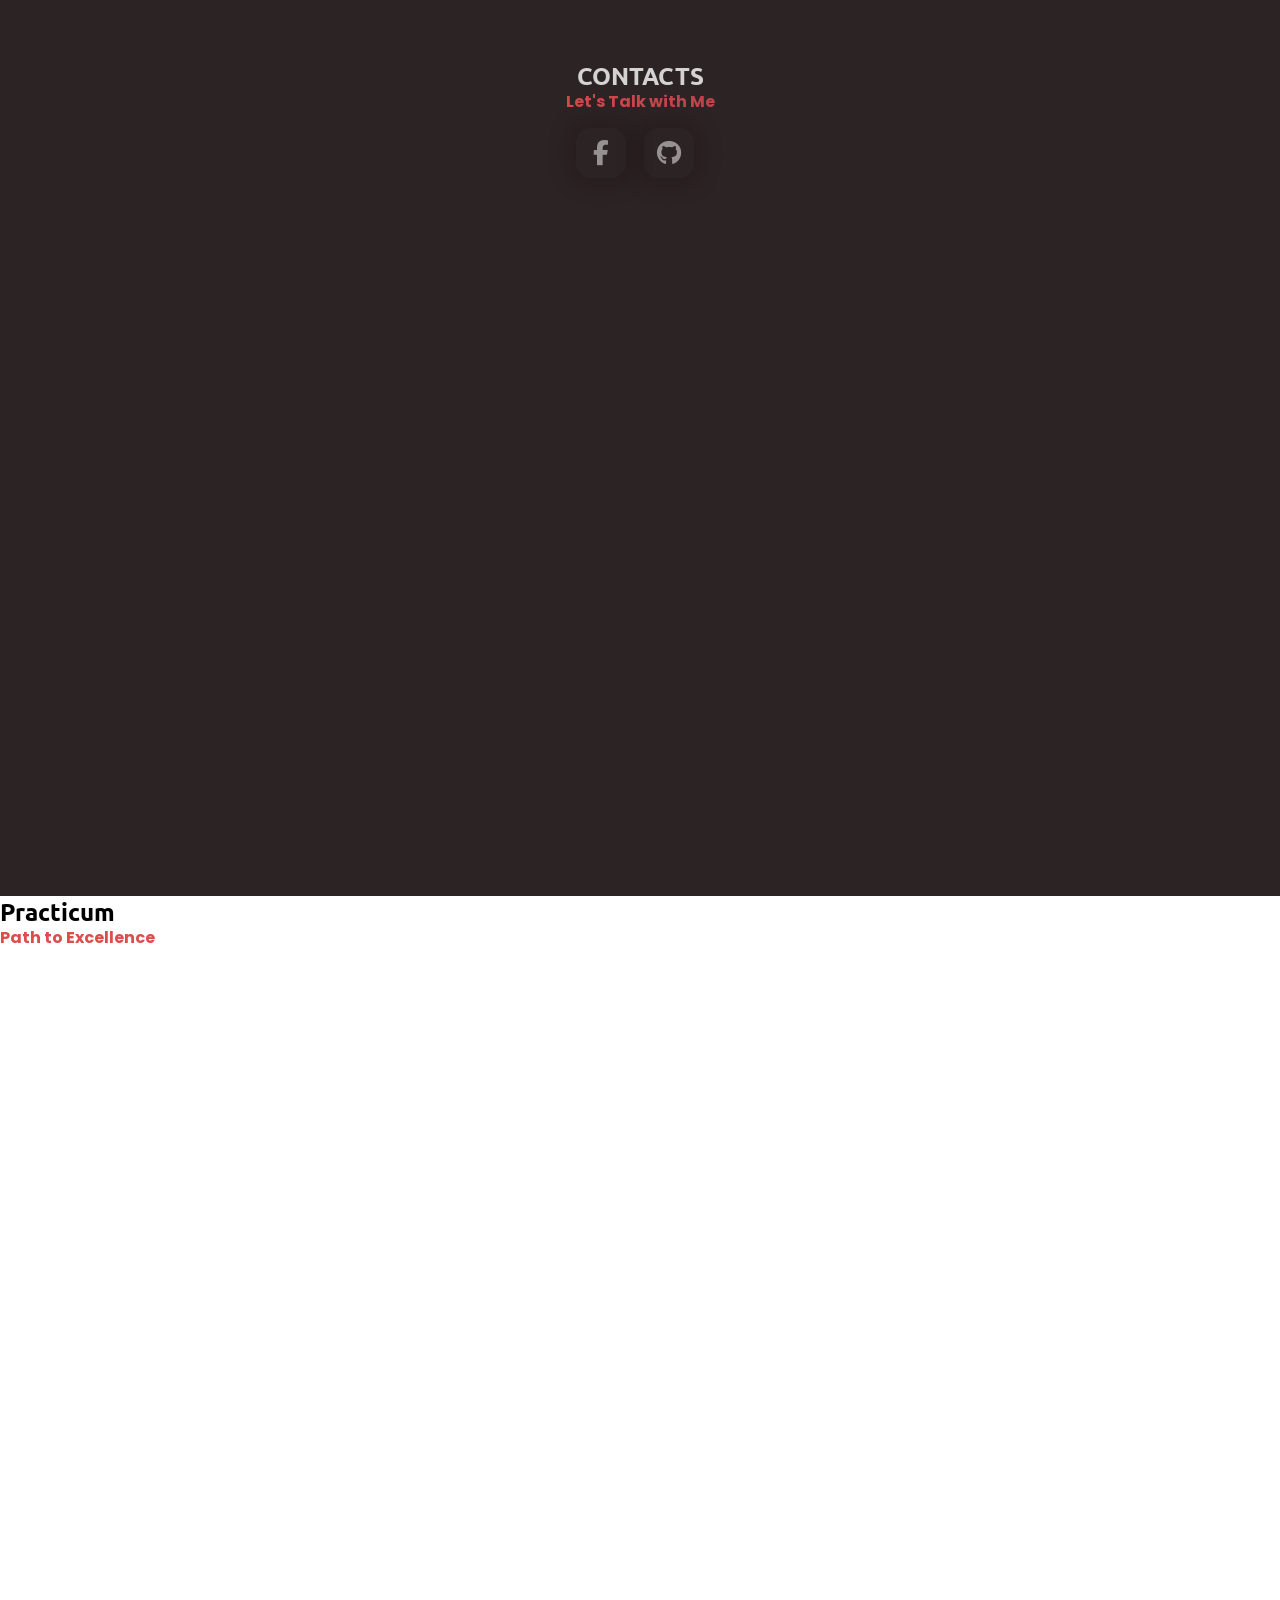
==== commit 28bfd22d: "updated the look of the experience section" ====
--- a/index.html
+++ b/index.html
@@ -32,7 +32,8 @@
     <div id="practicum-placeholder"></div>
 
     <!-- SCRIPTS -->
-     <script src="./script/skills.js"></script>
+    <script src="./script/experience.js"></script>
+    <script src="./script/skills.js"></script>
     <script src="./script/projects.js"></script>
     <script src="./script/main.js"></script>
 </body>
--- a/general.css
+++ b/general.css
@@ -87,7 +87,8 @@
 
 /* ================= Specific Styles for Section ================= */
 #projects_section,
-#skills_section {
+#skills_section,
+#experience_section {
     position: relative;
     margin: 10% auto;
     height: auto;
@@ -102,7 +103,8 @@
 }
 
 #projects_section.animate,
-#skills_section.animate {
+#skills_section.animate,
+#experience_section.animate {
     opacity: 1;
     transform: translateY(0);
 }
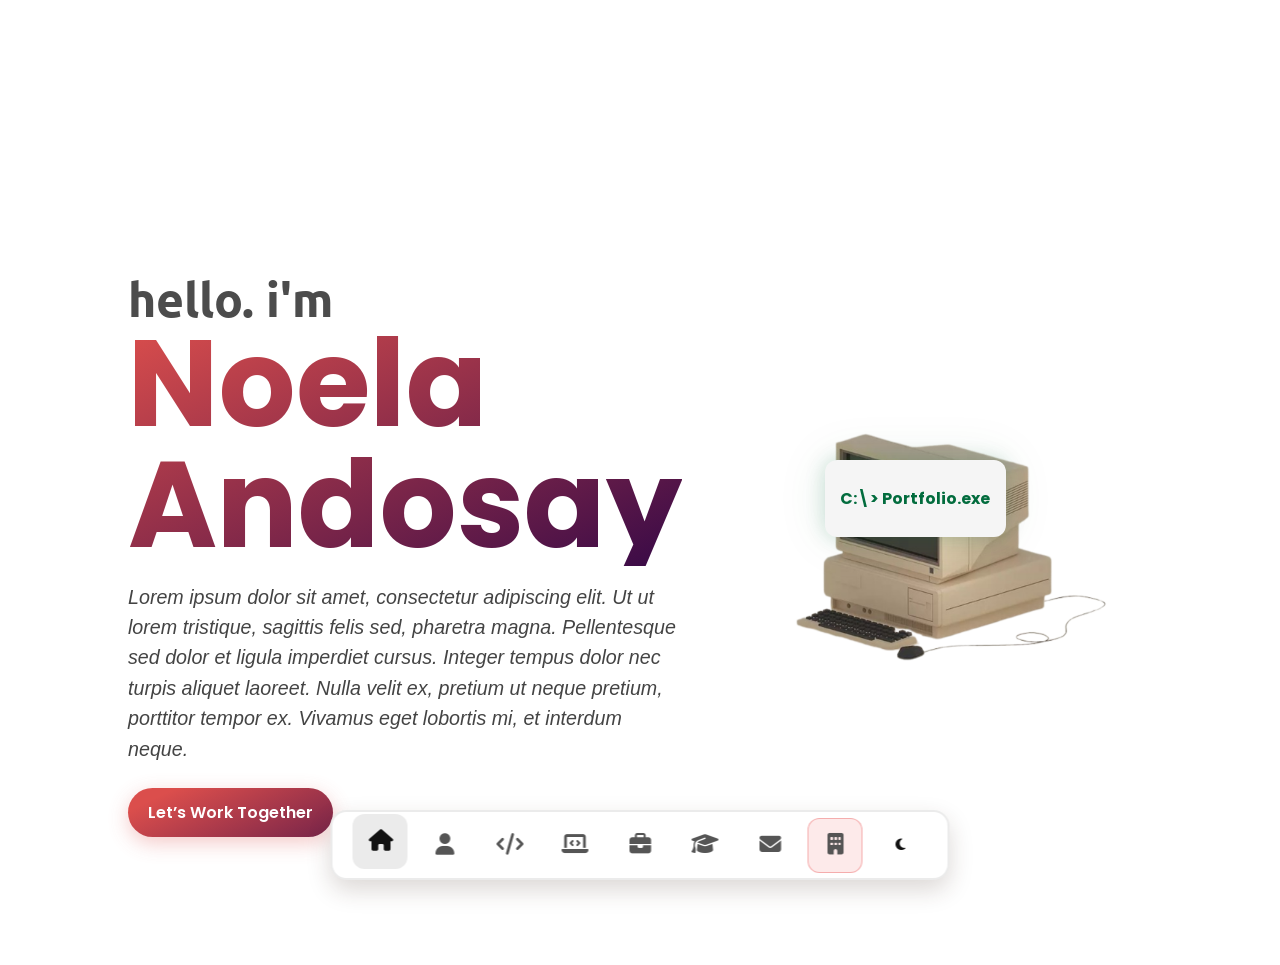
==== commit 2bb5d37e: "updated project sections" ====
--- a/index.html
+++ b/index.html
@@ -22,14 +22,16 @@
     <div id="navbar-placeholder"></div>
 
     <!-- Sections load here -->
-    <div id="home-placeholder"></div>
-    <div id="about-placeholder"></div>
-    <div id="projects-placeholder"></div>
-    <div id="skills-placeholder"></div>
-    <div id="experience-placeholder"></div>
-    <div id="education-placeholder"></div>
-    <div id="contacts-placeholder"></div>
-    <div id="practicum-placeholder"></div>
+     <div class="scroll-container">
+        <div id="home-placeholder" class="section"></div>
+        <div id="about-placeholder" class="section"></div>
+        <div id="projects-placeholder" class="section"></div>
+        <div id="skills-placeholder" class="section"></div>
+        <div id="experience-placeholder" class="section"></div>
+        <div id="education-placeholder" class="section"></div>
+        <div id="contacts-placeholder" class="section"></div>
+        <div id="practicum-placeholder" class="section"></div>
+    </div>
 
     <!-- SCRIPTS -->
     <script src="./script/experience.js"></script>
--- a/general.css
+++ b/general.css
@@ -40,12 +40,38 @@
               box-shadow 0.3s ease;
 }
 
+/* --------------Computer Style-------------- */
+
+#about_section,
+#skills_section,
+#projects_section,
+#experience_section,
+#education_section,
+#practicum_section,
+#contacts_section {
+    position: relative;
+    z-index: 10;
+}
+
 /* --------------SECTIONS-------------- */
 
-section {
-    min-height: 100vh;
-    scroll-margin-top: 100px;
-    box-sizing: border-box;
+.section {
+  height: 100vh;
+  width: 100%;
+  scroll-snap-align: start;
+  scroll-snap-stop: always;
+
+  display: flex;
+  flex-direction: column;
+
+  box-sizing: border-box;
+}
+
+.scroll-container {
+  height: 100vh;
+  overflow-y: auto;
+  scroll-snap-type: y mandatory;
+  scroll-behavior: smooth;
 }
 
 .section_container{
@@ -88,11 +114,10 @@
 /* ================= Specific Styles for Section ================= */
 #projects_section,
 #skills_section,
-#experience_section {
+#experience_section,
+#education_section {
     position: relative;
-    margin: 10% auto;
     height: auto;
-    width: 98%;
     padding: 2%;
     flex-direction: column;
     justify-content: center;
@@ -104,7 +129,8 @@
 
 #projects_section.animate,
 #skills_section.animate,
-#experience_section.animate {
+#experience_section.animate,
+#education_section.animate {
     opacity: 1;
     transform: translateY(0);
 }
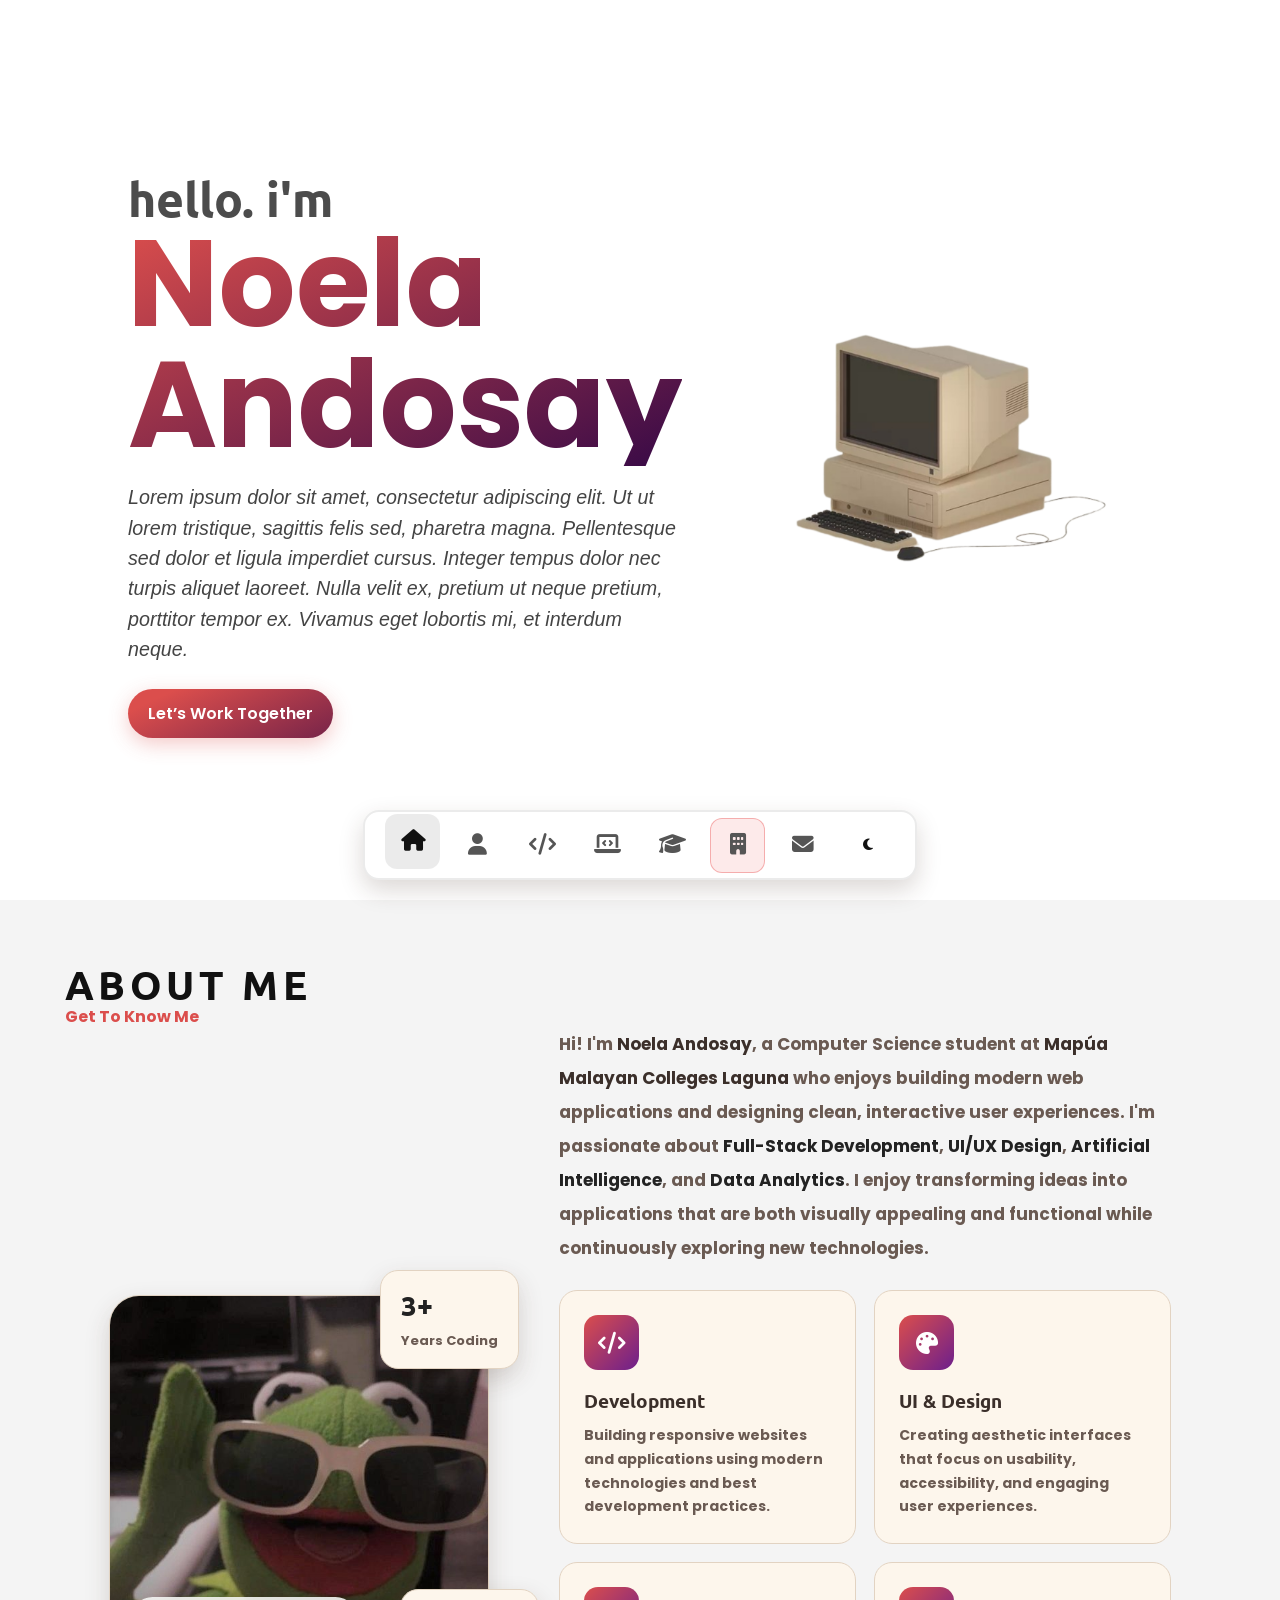
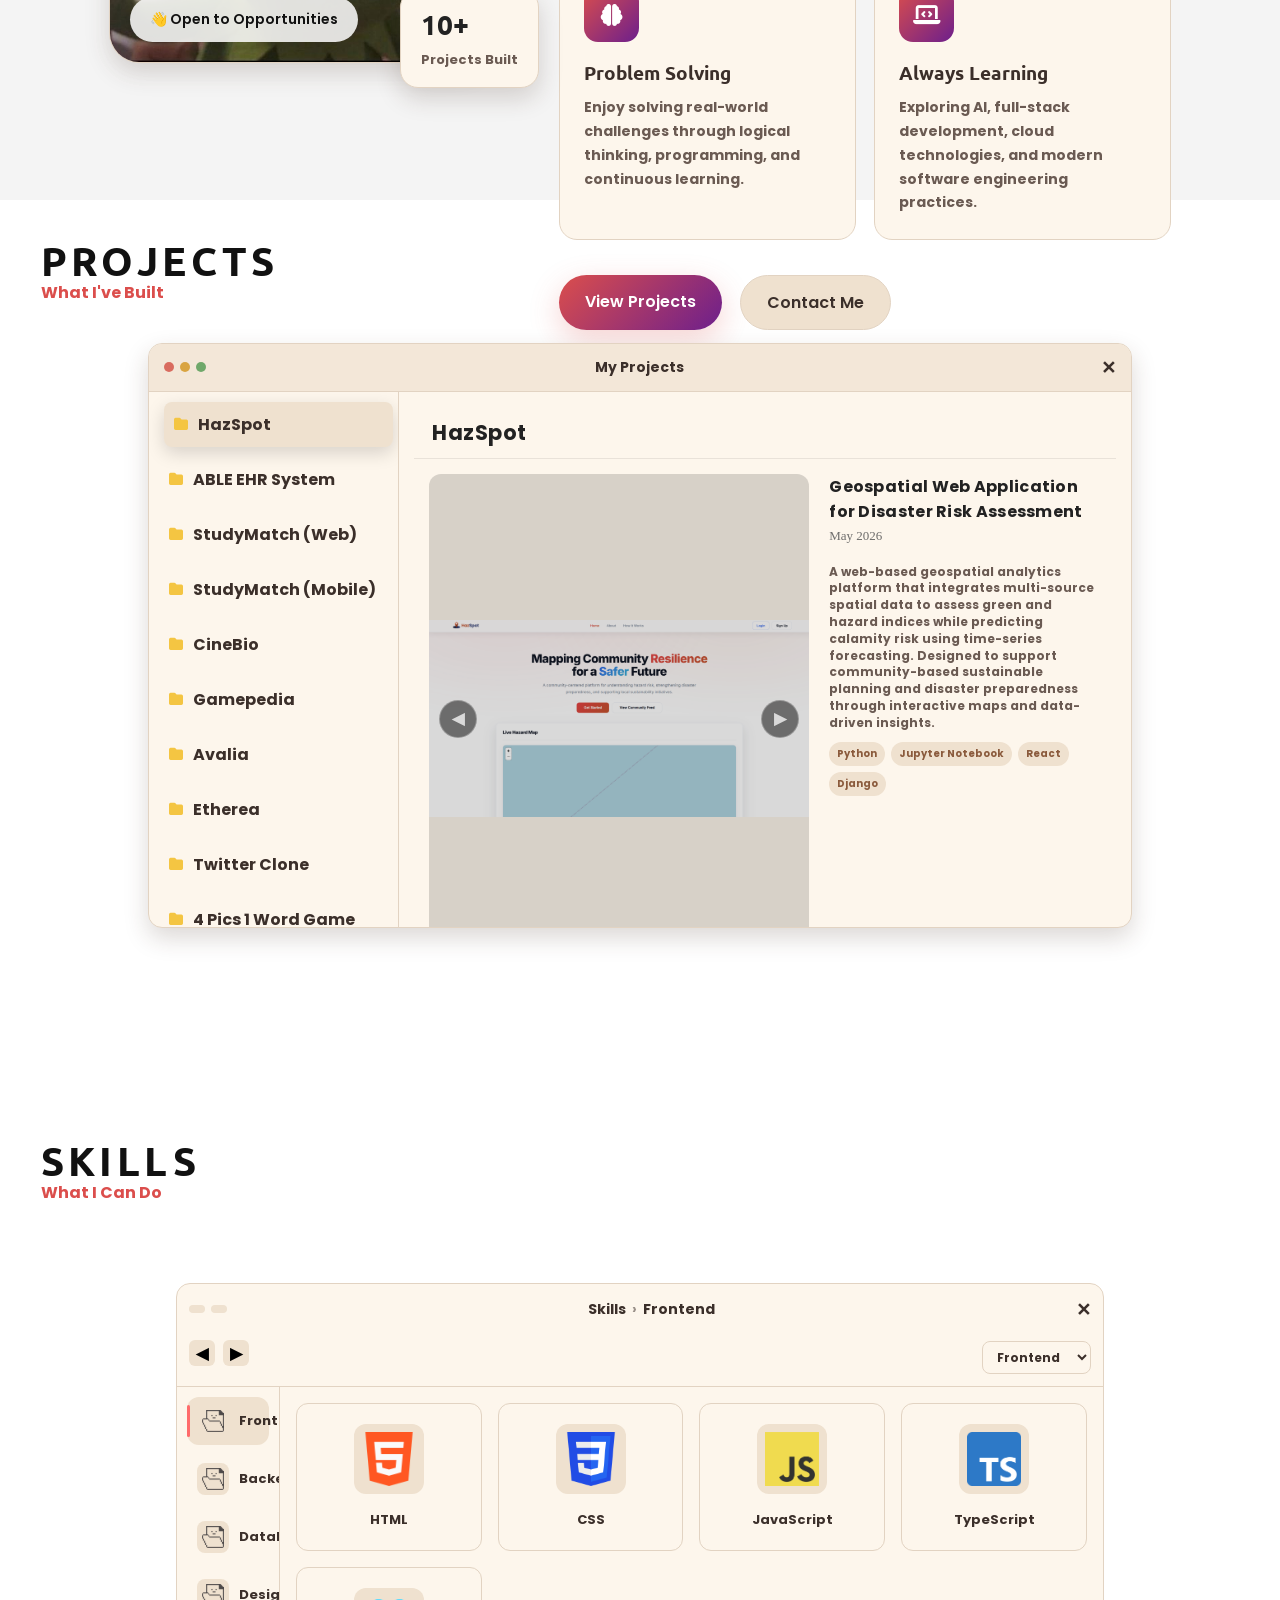
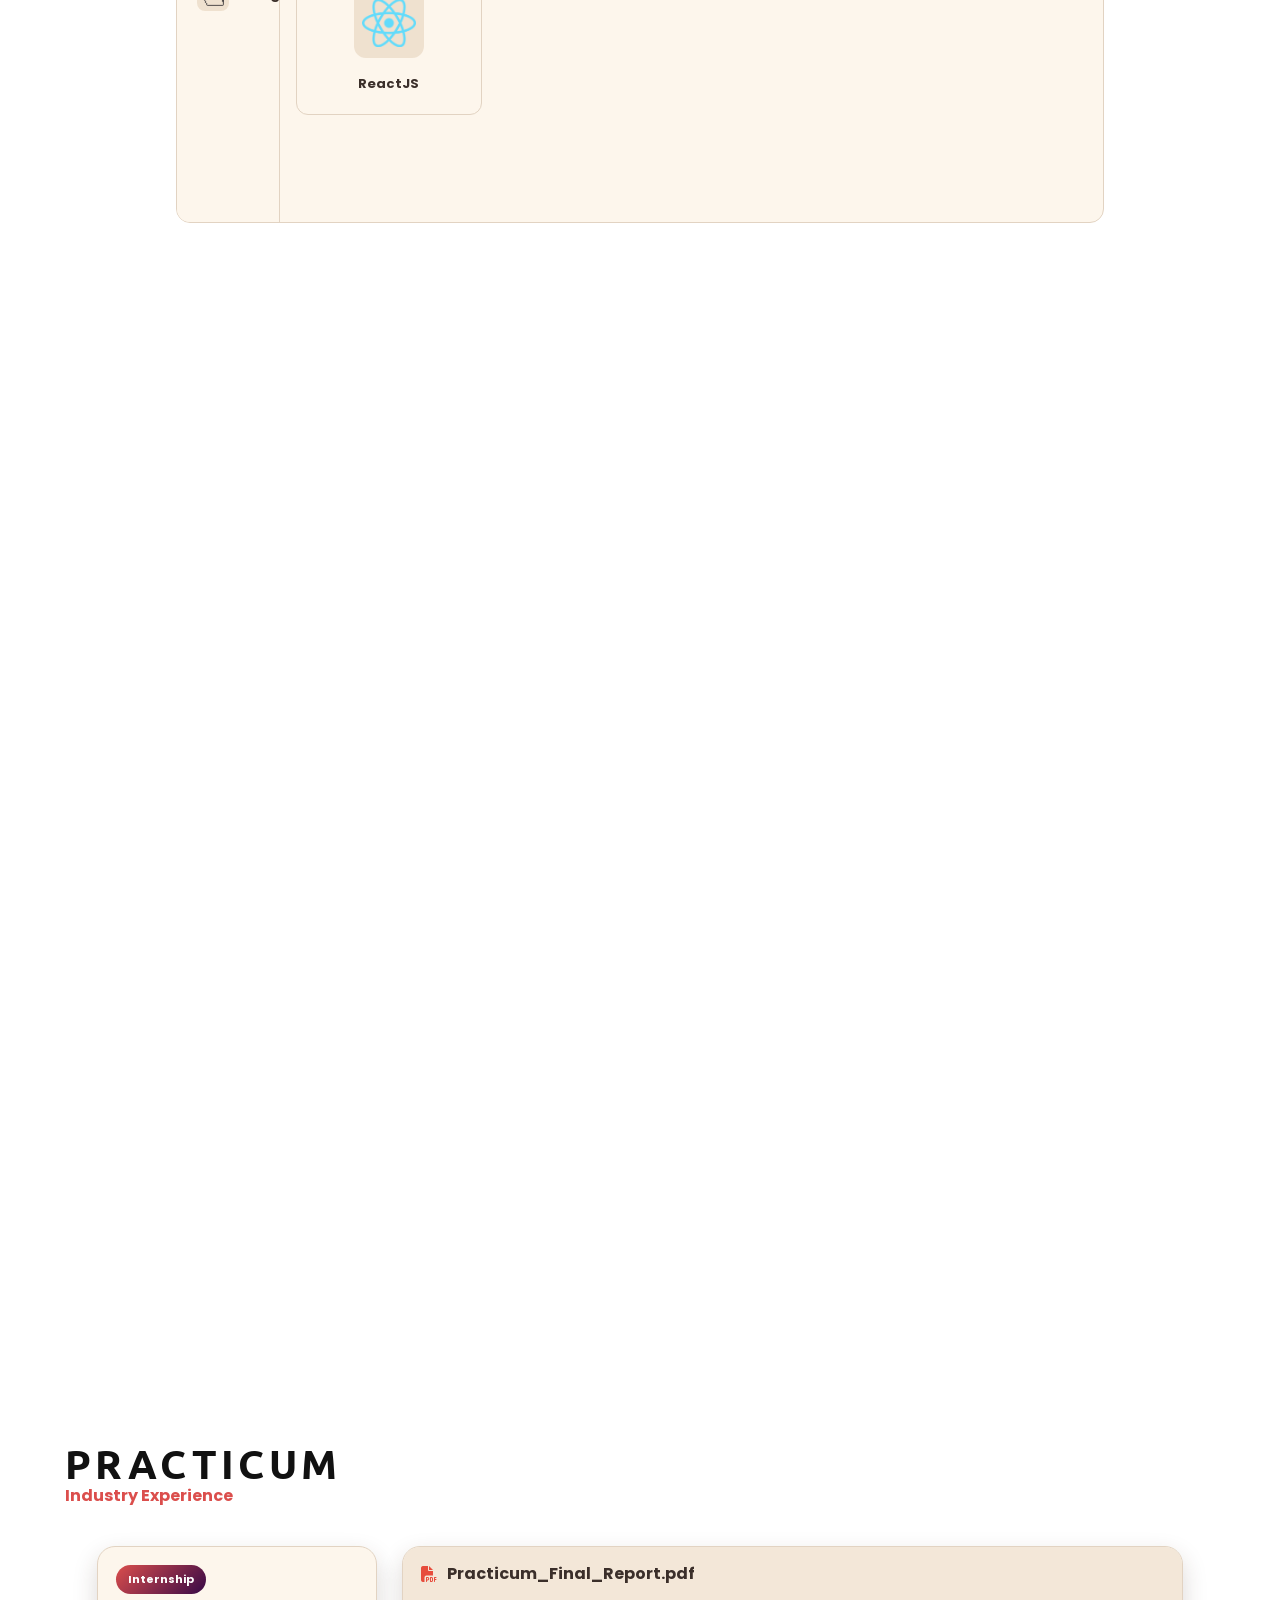
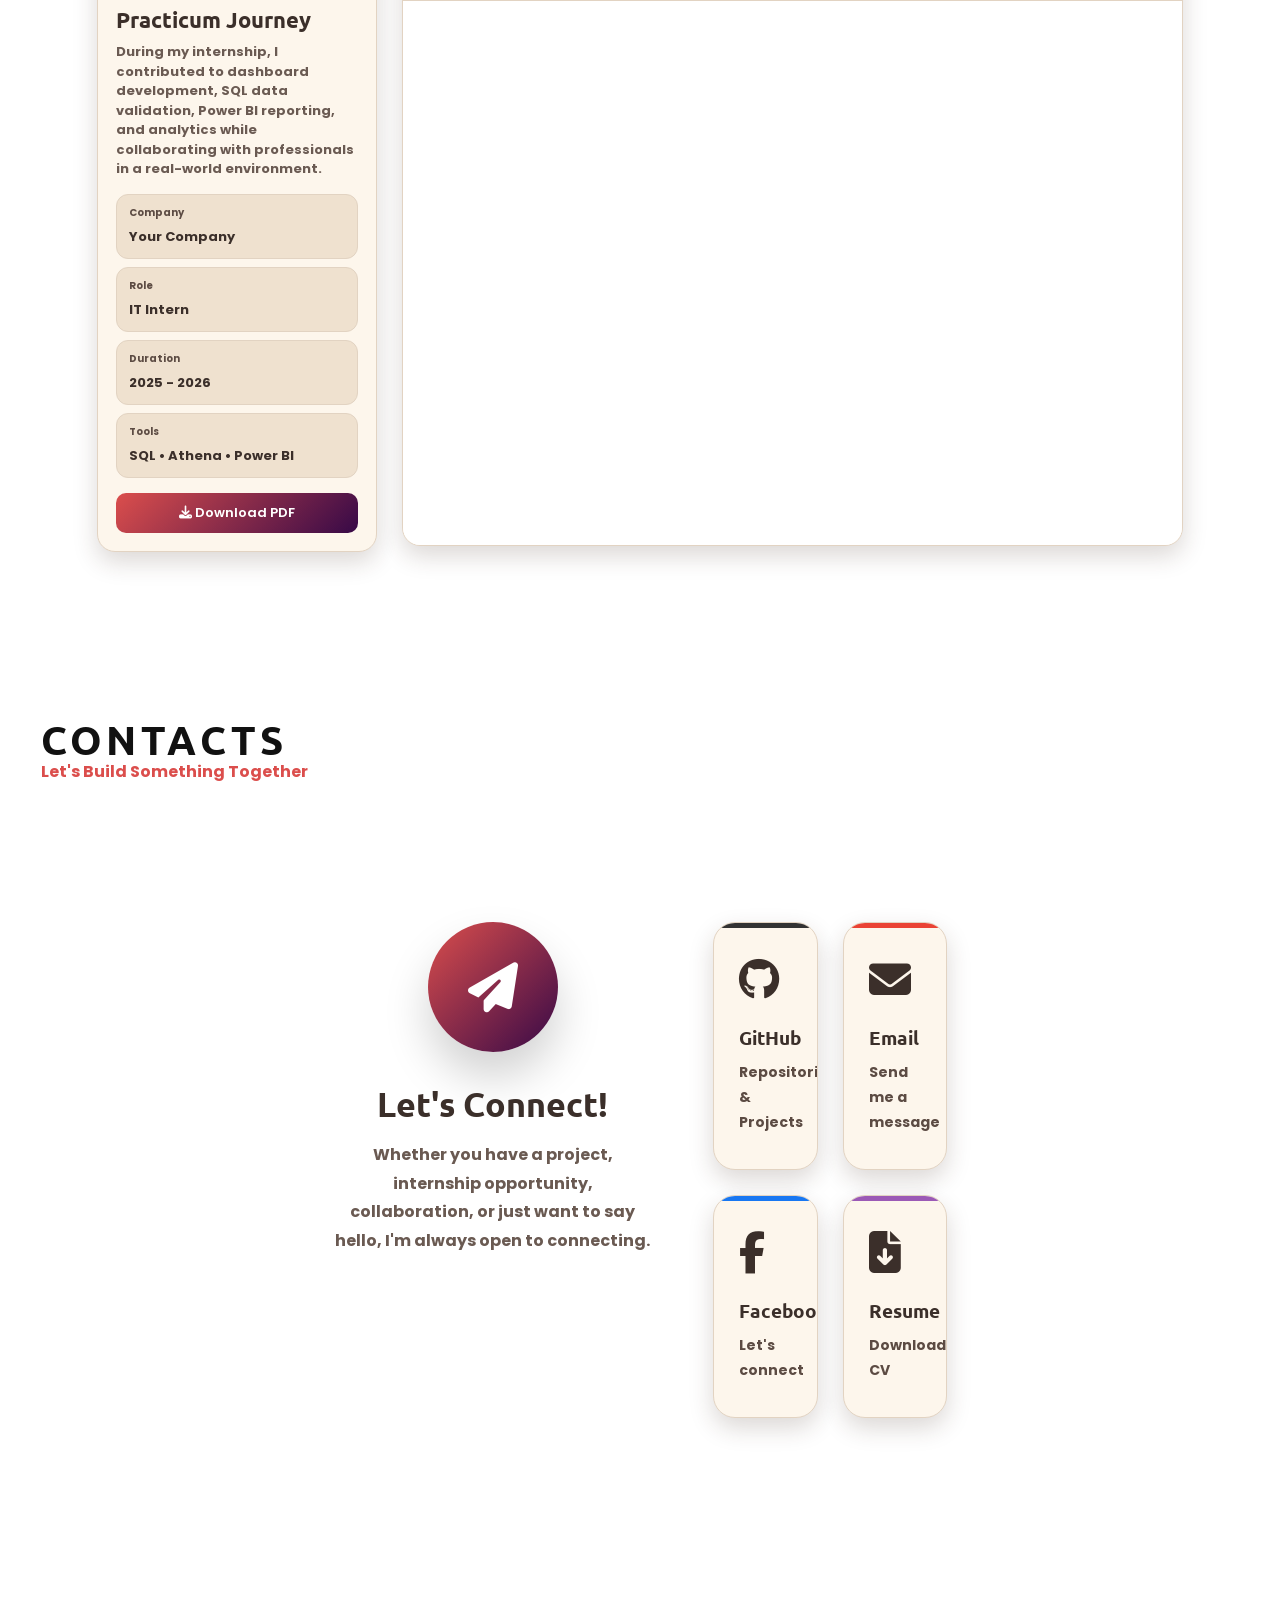
==== commit c21134cd: "changed the overall look of the portfolio bcuz it was getting too repetitive" ====
--- a/index.html
+++ b/index.html
@@ -27,10 +27,10 @@
         <div id="about-placeholder" class="section"></div>
         <div id="projects-placeholder" class="section"></div>
         <div id="skills-placeholder" class="section"></div>
-        <div id="experience-placeholder" class="section"></div>
+        <!-- <div id="experience-placeholder" class="section"></div> -->
         <div id="education-placeholder" class="section"></div>
+        <div id="practicum-placeholder" class="section"></div>
         <div id="contacts-placeholder" class="section"></div>
-        <div id="practicum-placeholder" class="section"></div>
     </div>
 
     <!-- SCRIPTS -->
--- a/general.css
+++ b/general.css
@@ -24,9 +24,7 @@
 
 body {
     font-family: 'Open Sans', sans-serif;
-    padding-top: 65px;
     background-color: var(--body-bg-color);
-    overflow-x: hidden;
 }
 
 body,
@@ -50,13 +48,16 @@
 #practicum_section,
 #contacts_section {
     position: relative;
+    height: 100vh;
+    width: 100%;
     z-index: 10;
+    padding: 50px;
 }
 
 /* --------------SECTIONS-------------- */
 
 .section {
-  height: 100vh;
+  min-height: 100vh;
   width: 100%;
   scroll-snap-align: start;
   scroll-snap-stop: always;
@@ -65,11 +66,11 @@
   flex-direction: column;
 
   box-sizing: border-box;
+  margin: 0 auto;
 }
 
 .scroll-container {
   height: 100vh;
-  overflow-y: auto;
   scroll-snap-type: y mandatory;
   scroll-behavior: smooth;
 }
@@ -115,7 +116,8 @@
 #projects_section,
 #skills_section,
 #experience_section,
-#education_section {
+#education_section,
+#contacts_section {
     position: relative;
     height: auto;
     padding: 2%;
@@ -130,7 +132,8 @@
 #projects_section.animate,
 #skills_section.animate,
 #experience_section.animate,
-#education_section.animate {
+#education_section.animate,
+#contacts_section.animate {
     opacity: 1;
     transform: translateY(0);
 }
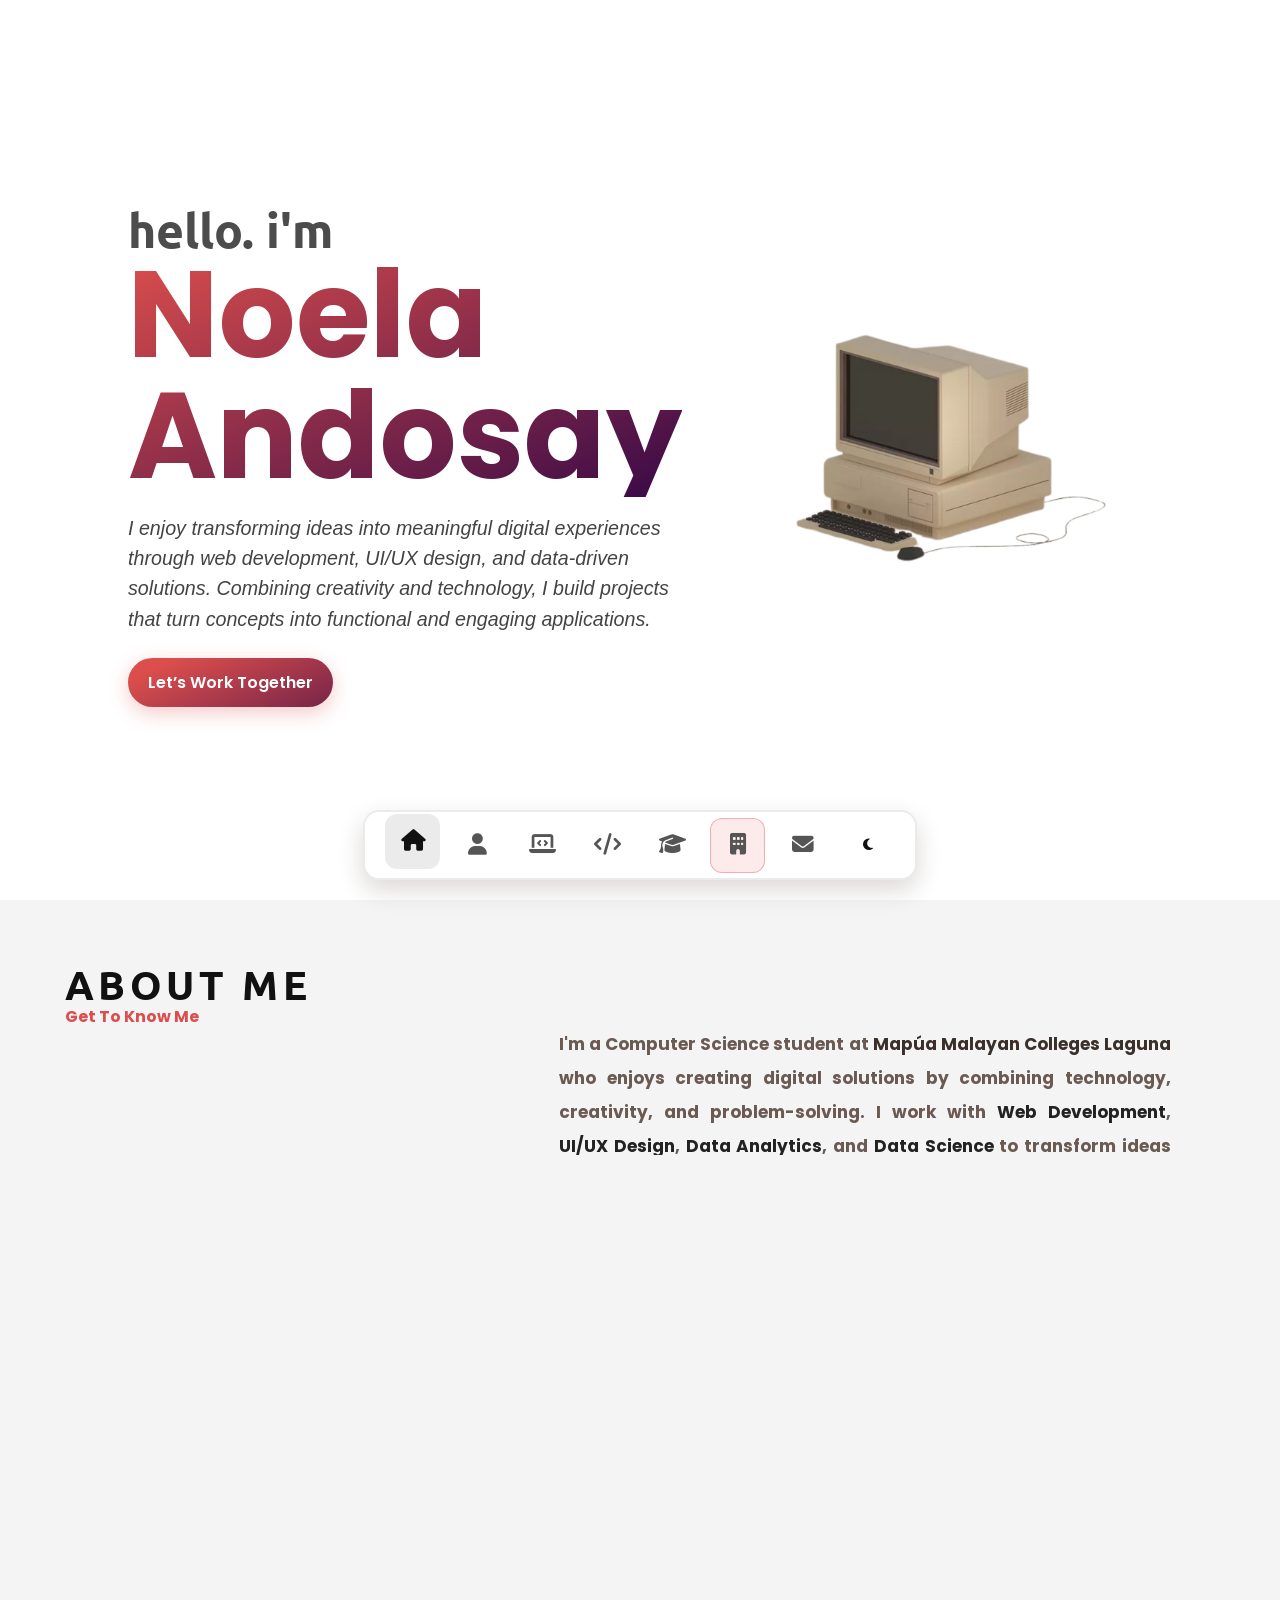
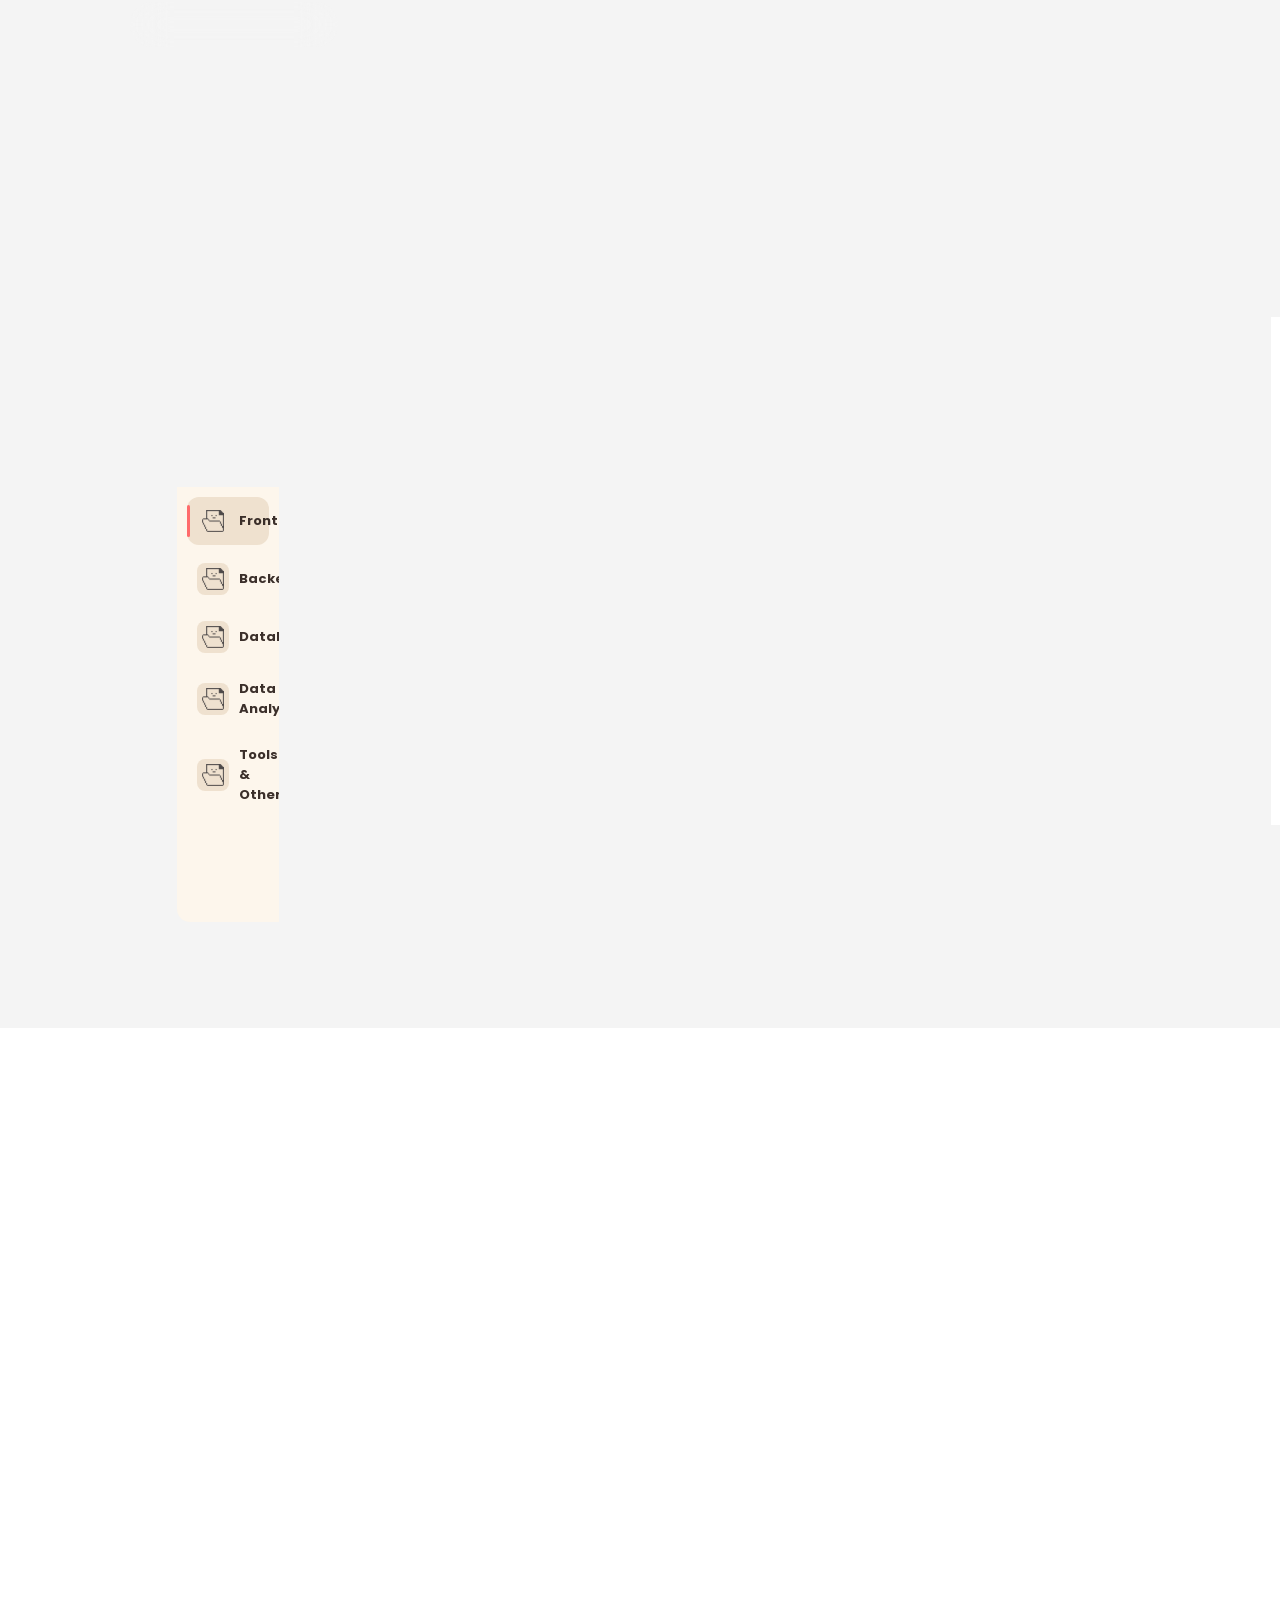
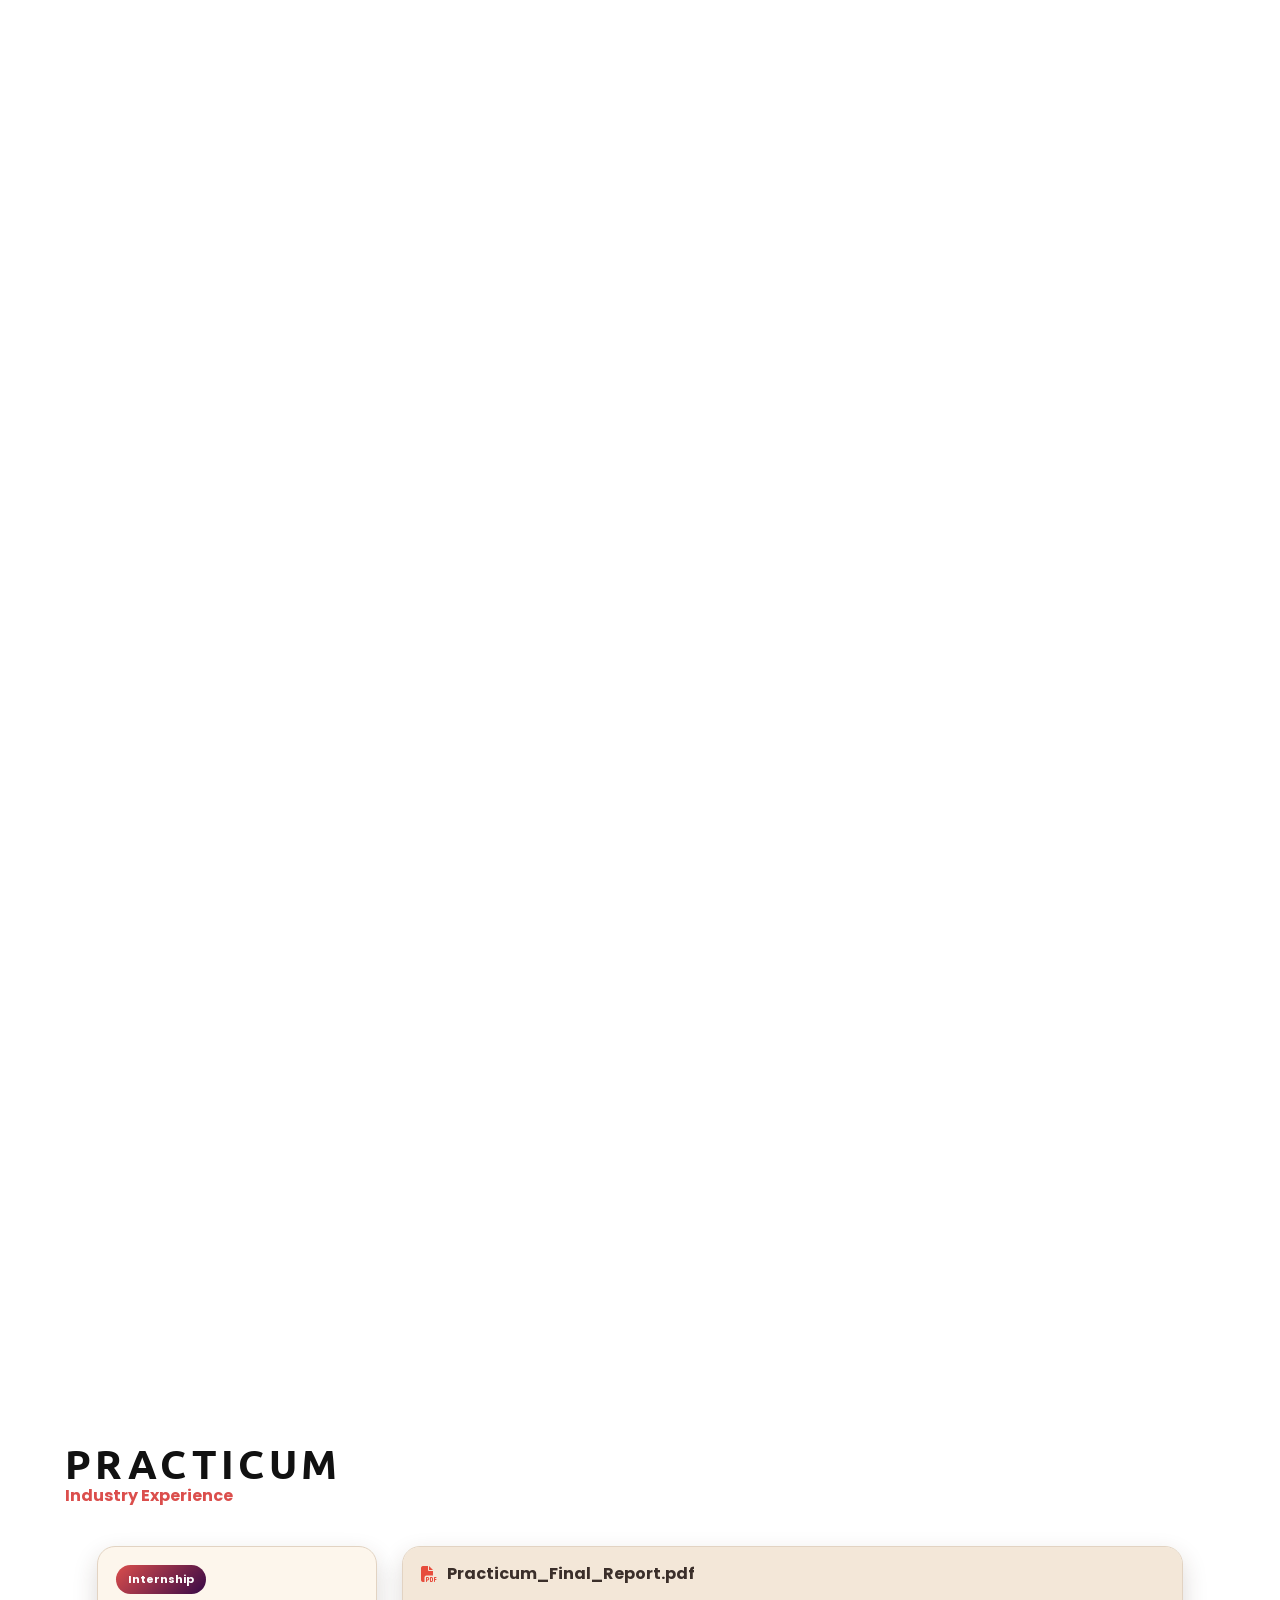
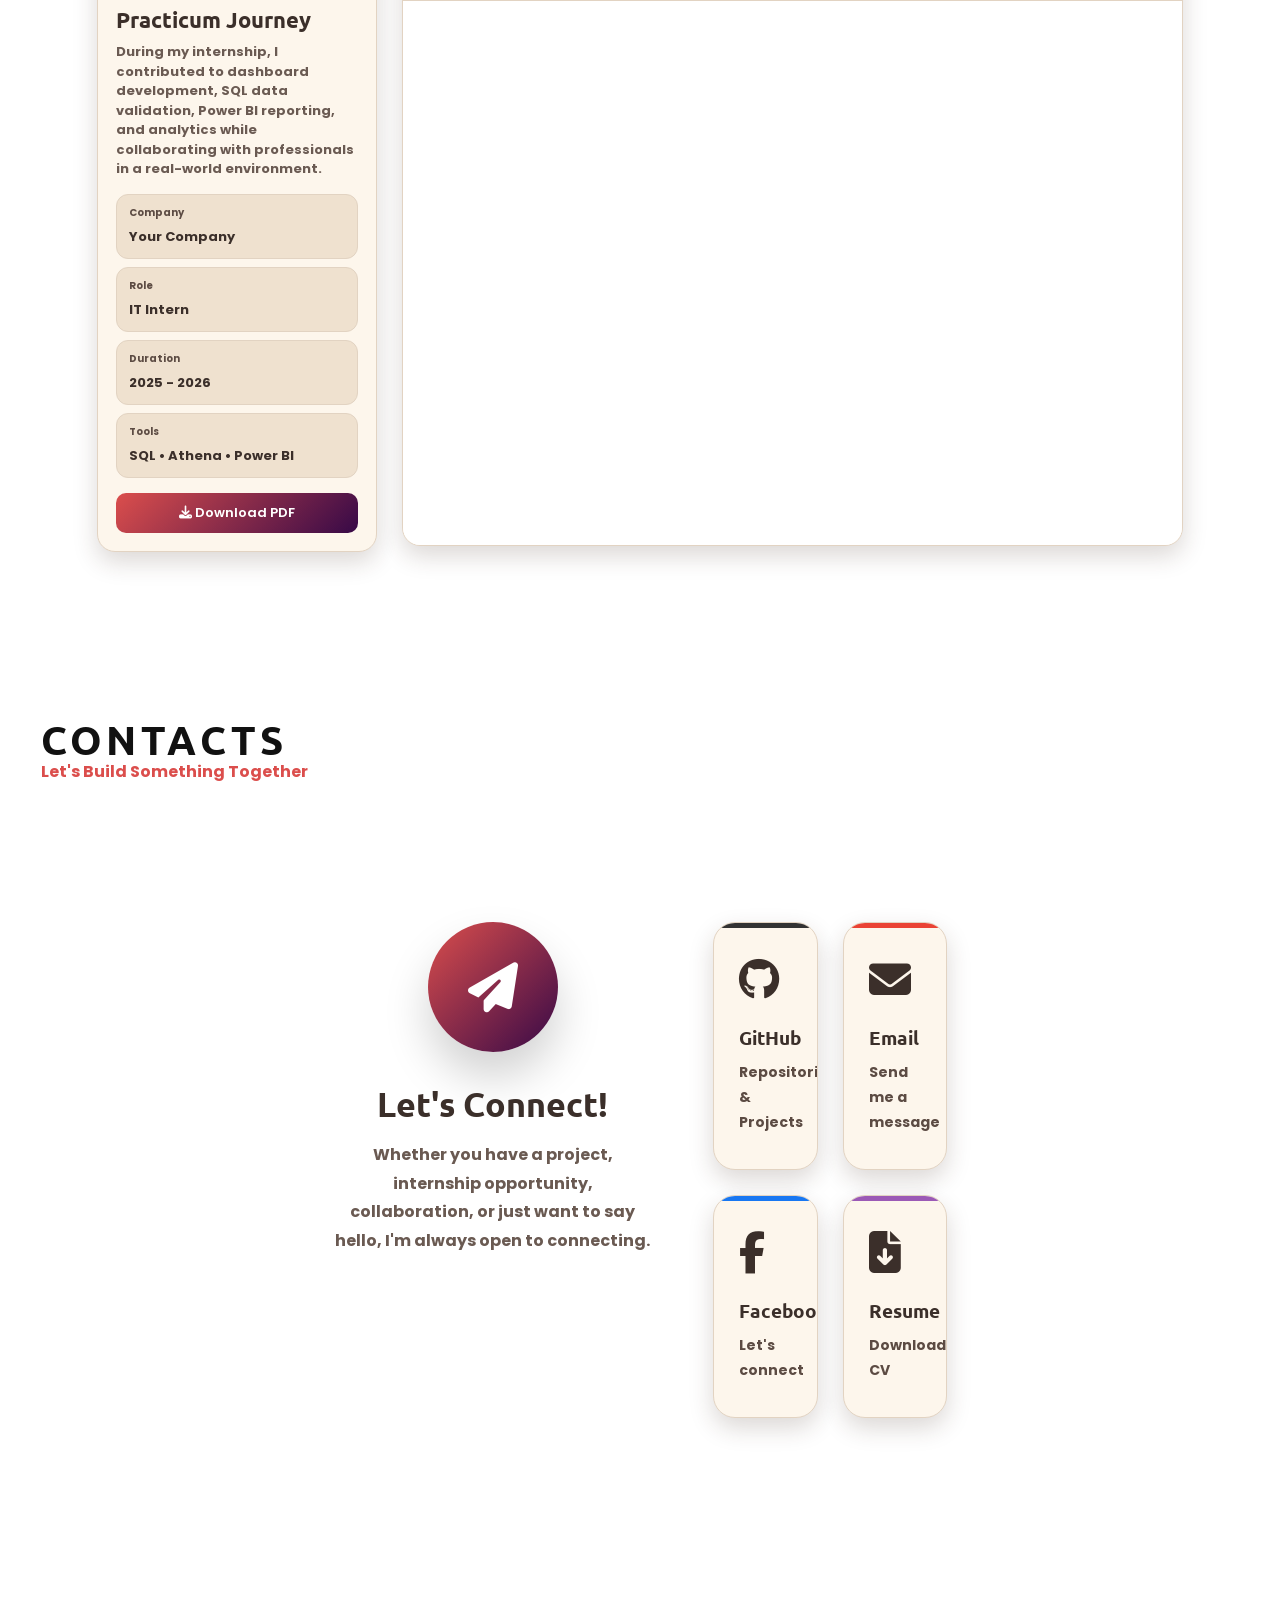
==== commit b59912d8: "updated skills images" ====
--- a/index.html
+++ b/index.html
@@ -25,8 +25,8 @@
      <div class="scroll-container">
         <div id="home-placeholder" class="section"></div>
         <div id="about-placeholder" class="section"></div>
+        <div id="skills-placeholder" class="section"></div>
         <div id="projects-placeholder" class="section"></div>
-        <div id="skills-placeholder" class="section"></div>
         <!-- <div id="experience-placeholder" class="section"></div> -->
         <div id="education-placeholder" class="section"></div>
         <div id="practicum-placeholder" class="section"></div>
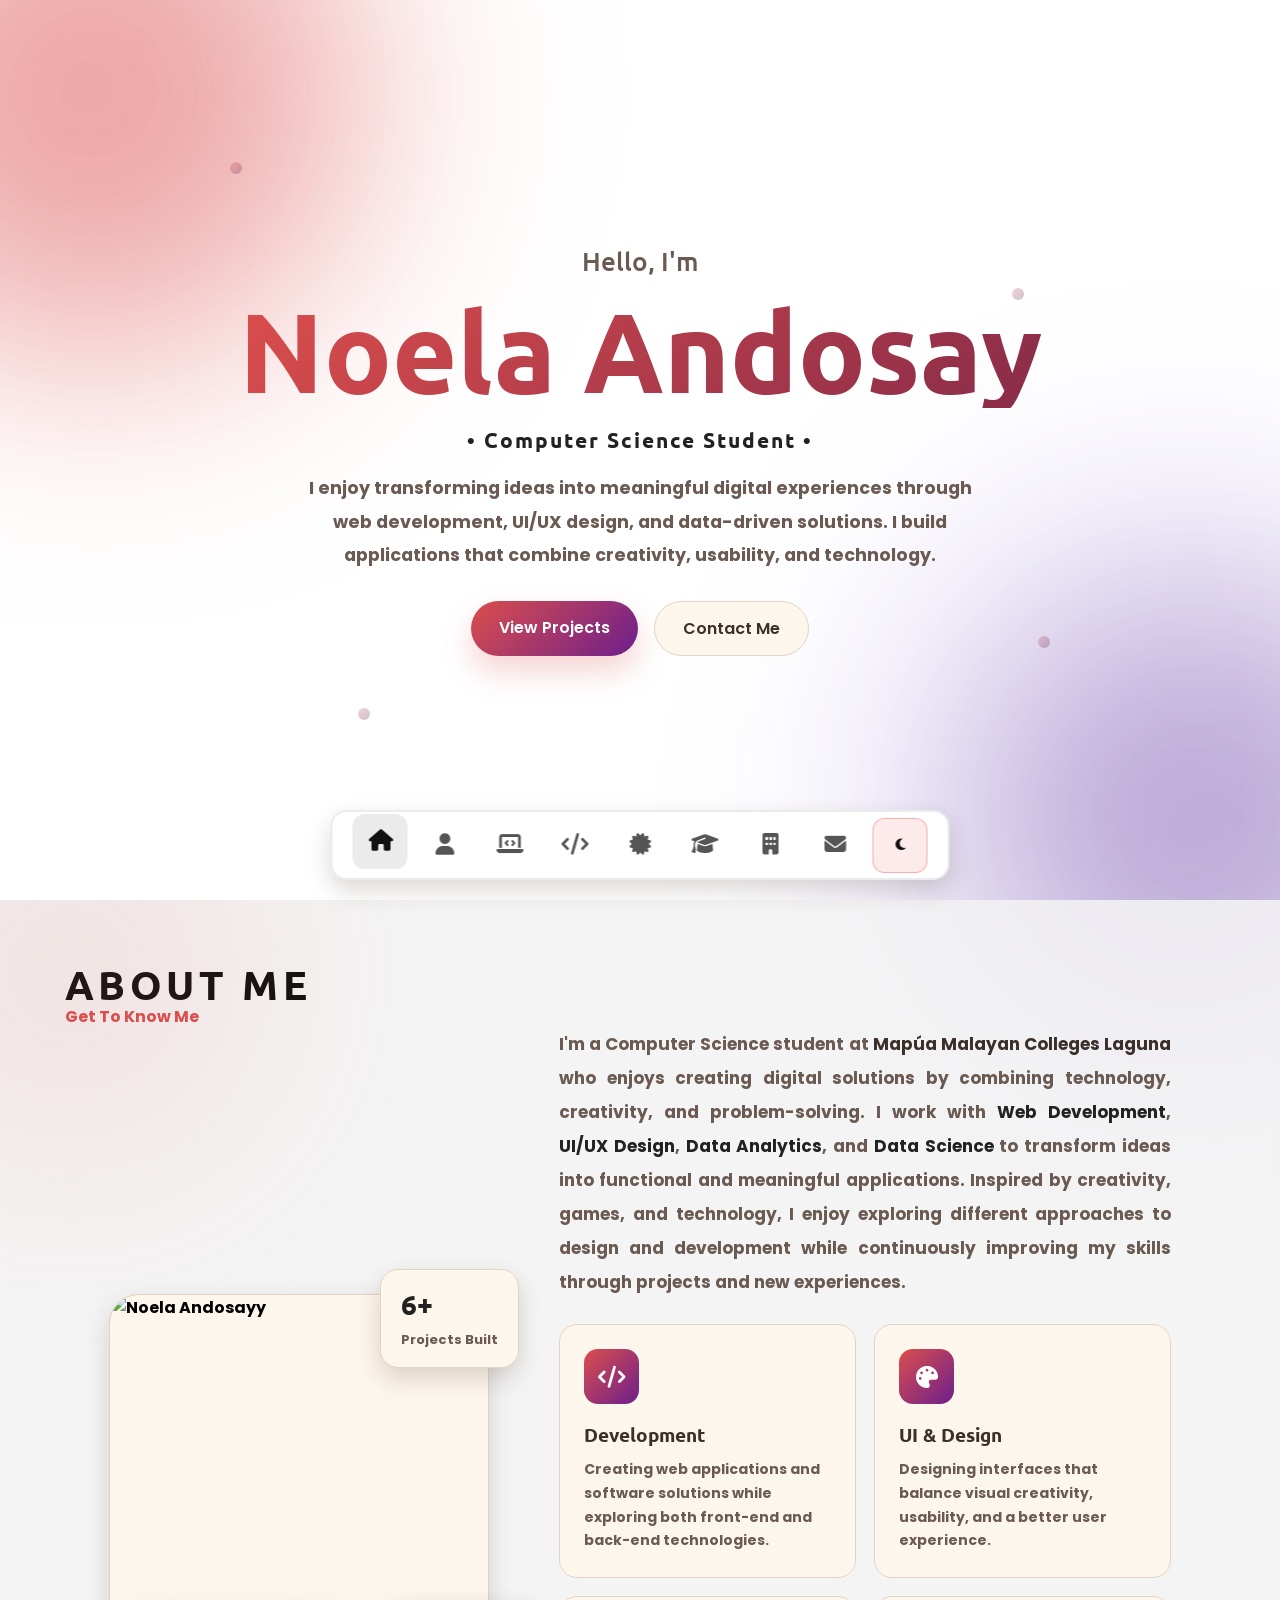
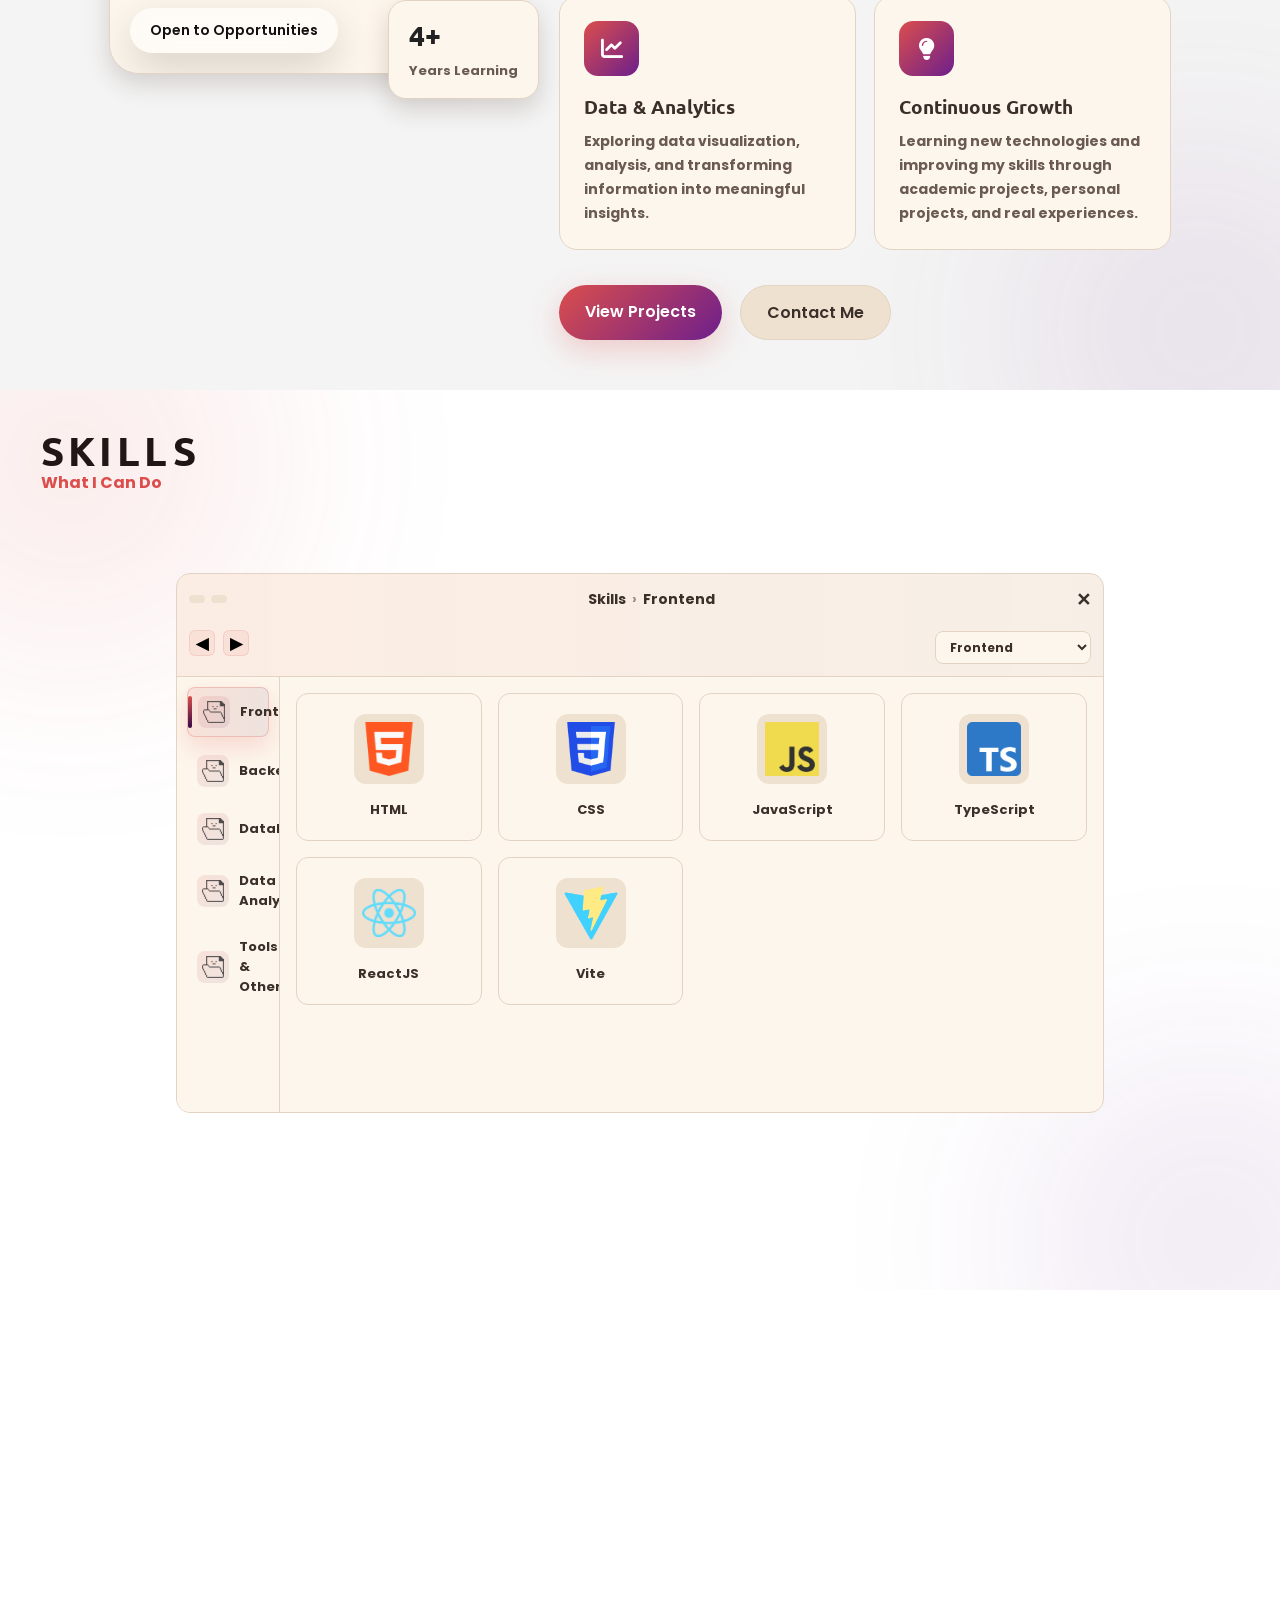
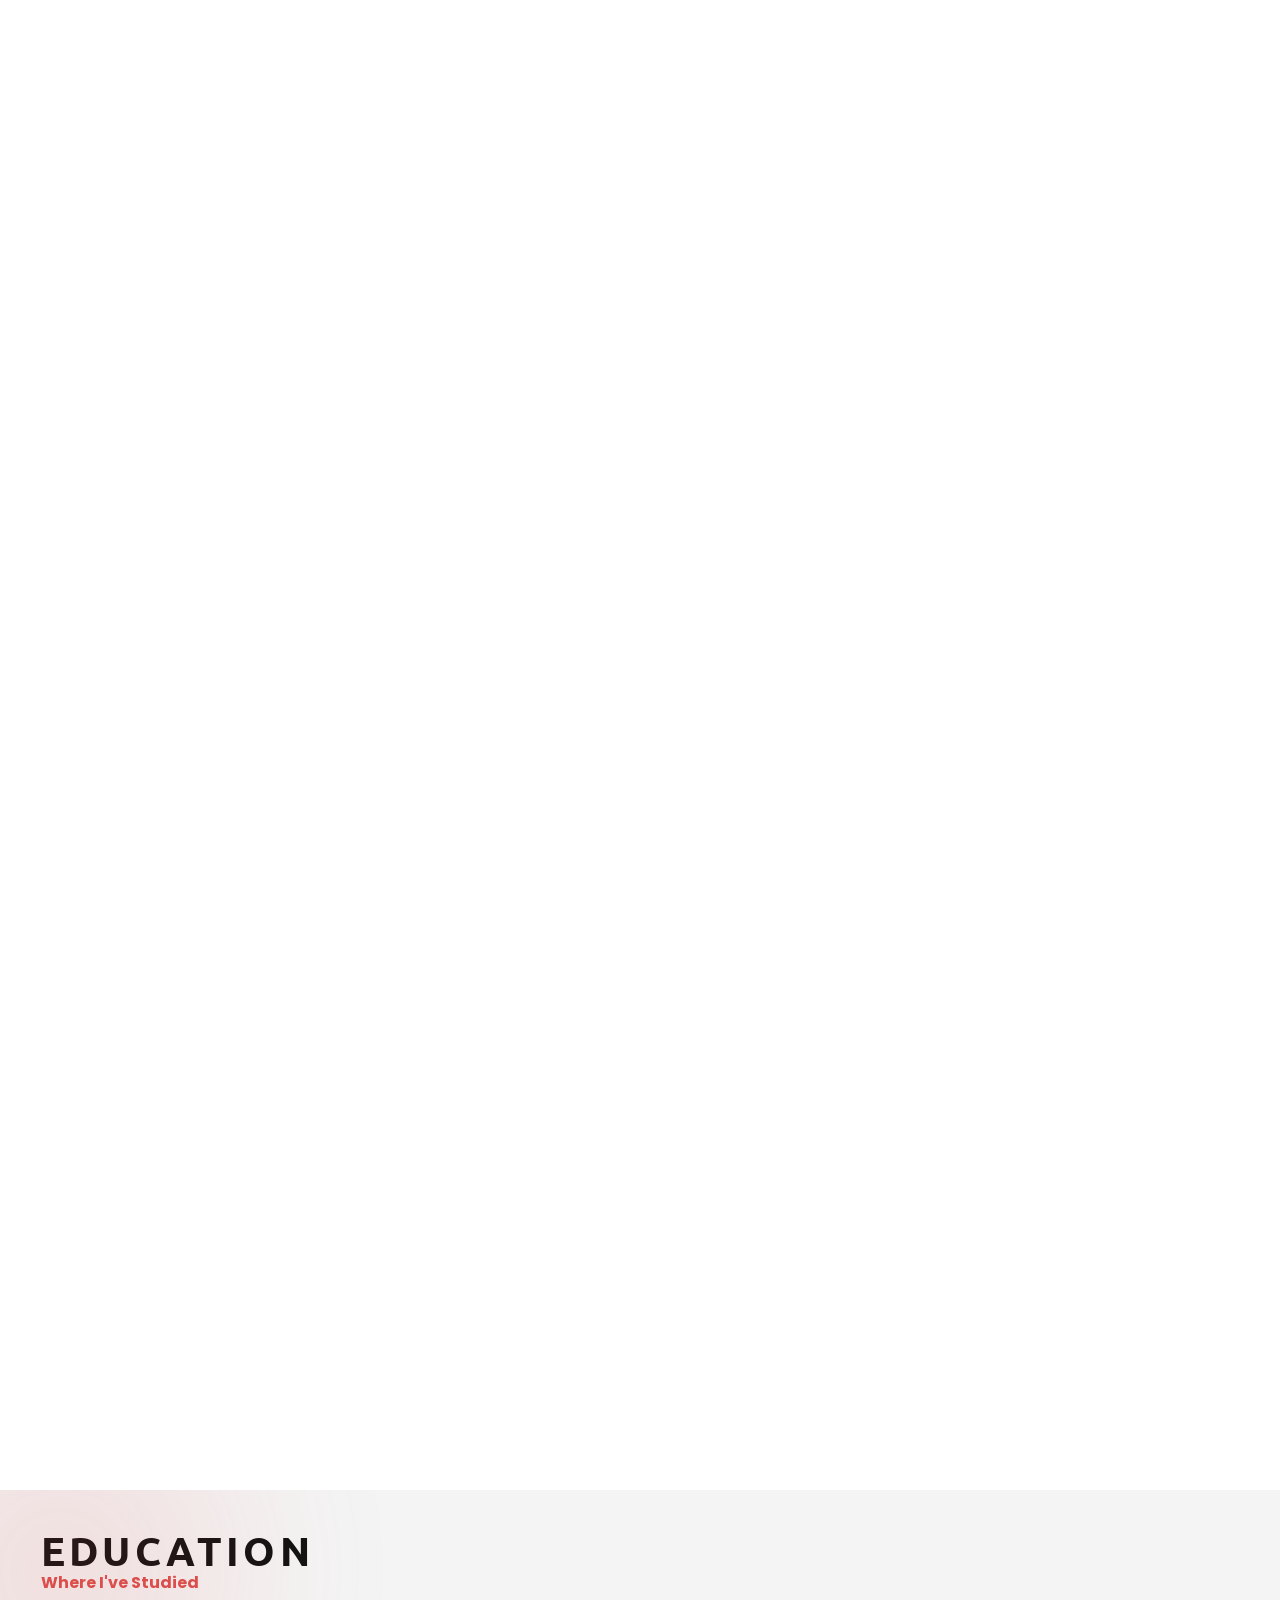
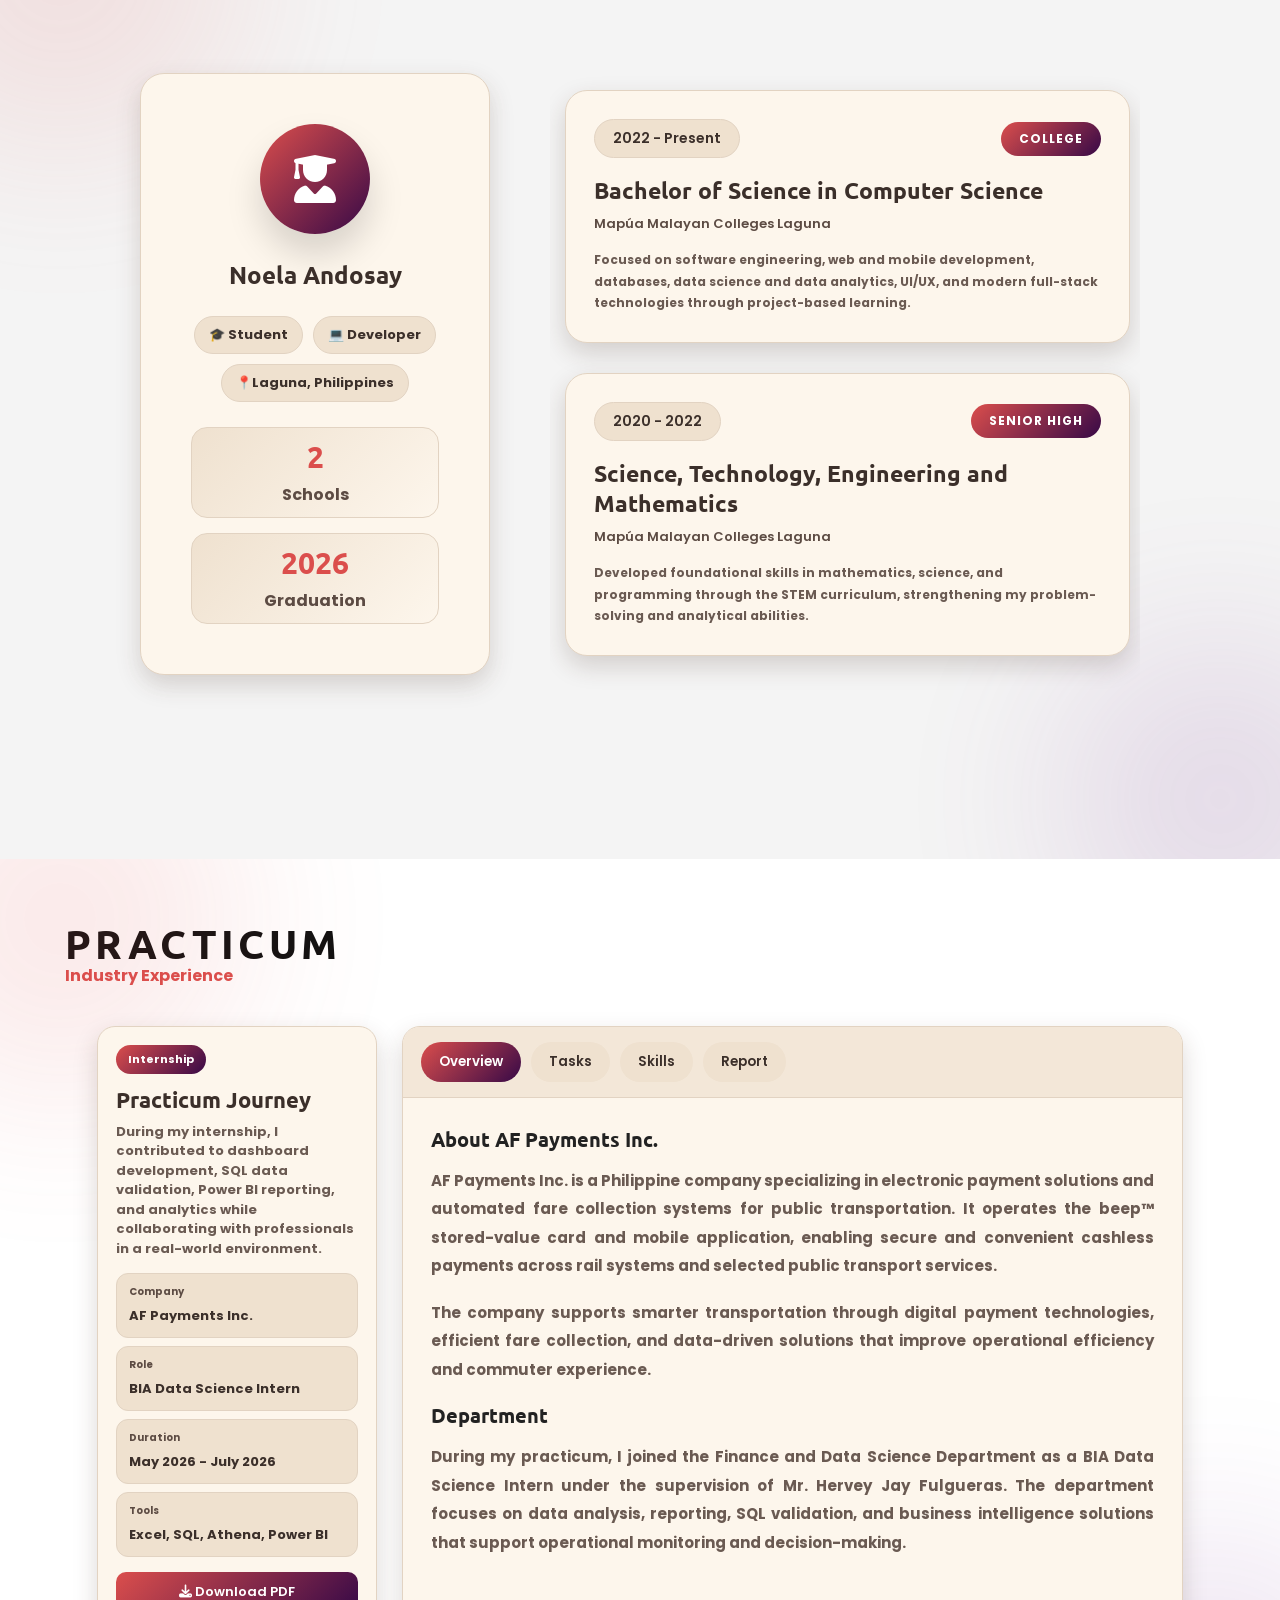
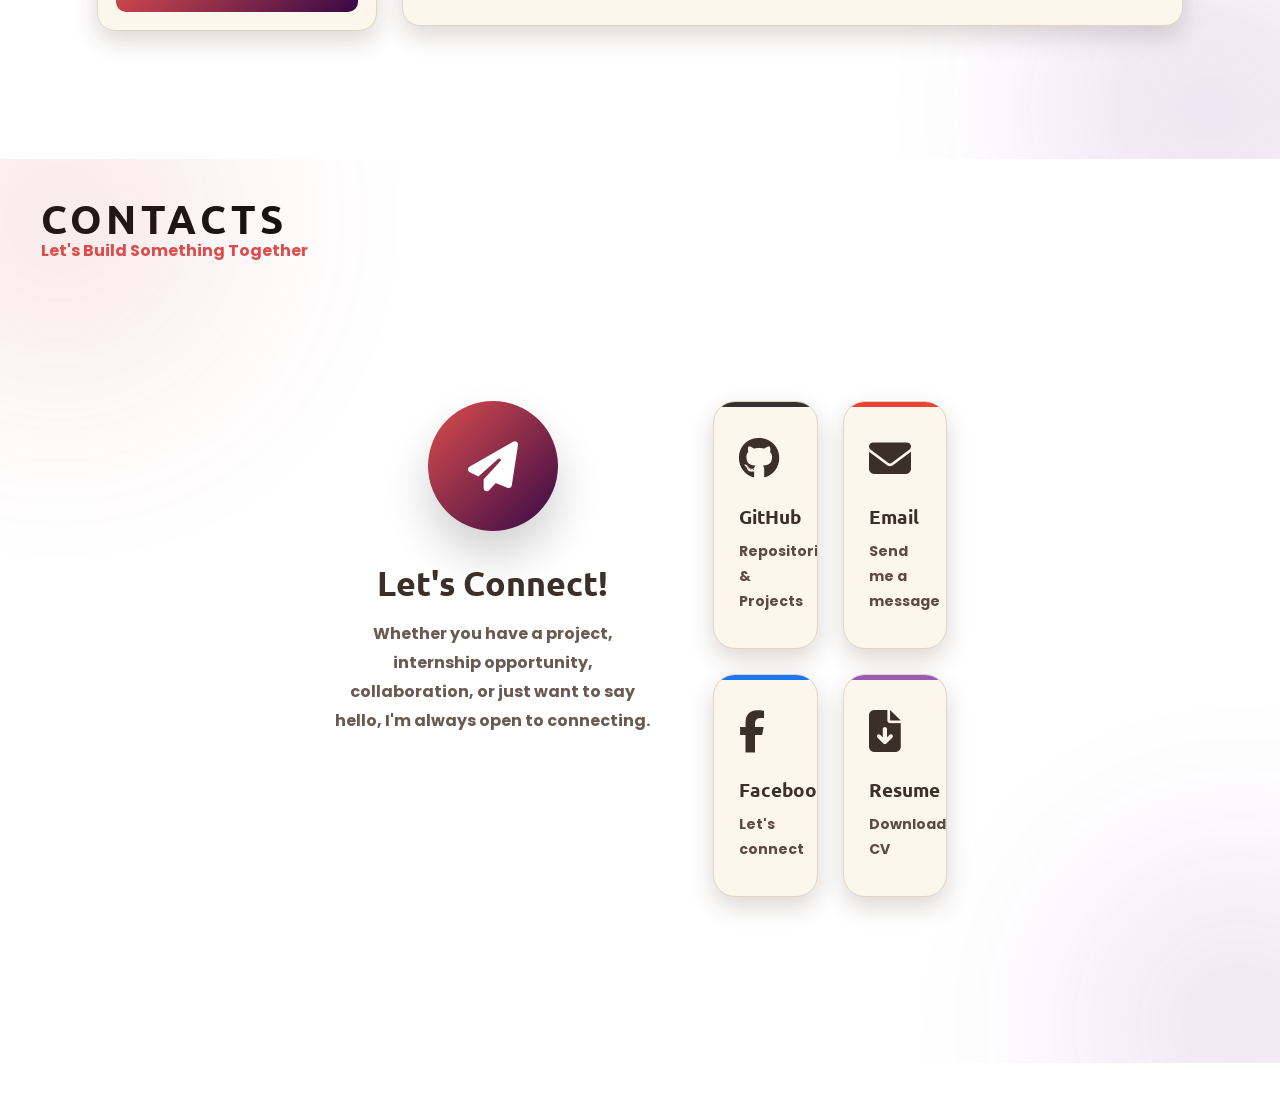
==== commit 16f9d827: "added certificates but section still unfinished" ====
--- a/index.html
+++ b/index.html
@@ -27,6 +27,7 @@
         <div id="about-placeholder" class="section"></div>
         <div id="skills-placeholder" class="section"></div>
         <div id="projects-placeholder" class="section"></div>
+        <div id="certificates-placeholder" class="section"></div>
         <!-- <div id="experience-placeholder" class="section"></div> -->
         <div id="education-placeholder" class="section"></div>
         <div id="practicum-placeholder" class="section"></div>
--- a/general.css
+++ b/general.css
@@ -5,6 +5,7 @@
 @import url("./css/about.css");
 @import url("./css/skills.css");
 @import url("./css/projects.css");
+@import url("./css/certificates.css");
 @import url("./css/experience.css");
 @import url("./css/education.css");
 @import url("./css/practicum.css");
@@ -24,7 +25,41 @@
 
 body {
     font-family: 'Open Sans', sans-serif;
-    background-color: var(--body-bg-color);
+
+    position: relative;
+    overflow-x: hidden;
+    background: var(--body-bg-color);
+}
+
+body::before,
+body::after {
+    content: "";
+    position: fixed;
+    width: 550px;
+    height: 550px;
+    border-radius: 50%;
+    filter: blur(120px);
+    z-index: -1;
+}
+
+body::before {
+    top: -180px;
+    left: -180px;
+    background: rgba(219, 78, 76, 0.40);
+}
+
+body::after {
+    bottom: -180px;
+    right: -180px;
+    background: rgba(111, 66, 193, 0.30);
+}
+
+body.dark-mode::before{
+    background: rgba(255,77,109,.12);
+}
+
+body.dark-mode::after{
+    background: rgba(123,44,191,.10);
 }
 
 body,
@@ -43,13 +78,15 @@
 #about_section,
 #skills_section,
 #projects_section,
+#certificates_section,
 #experience_section,
 #education_section,
 #practicum_section,
 #contacts_section {
     position: relative;
-    height: 100vh;
     width: 100%;
+    min-height: 100vh;
+    height: auto;
     z-index: 10;
     padding: 50px;
 }
@@ -116,6 +153,7 @@
 #projects_section,
 #skills_section,
 #experience_section,
+#certificates_section,
 #education_section,
 #contacts_section {
     position: relative;
@@ -131,6 +169,7 @@
 
 #projects_section.animate,
 #skills_section.animate,
+#certificates_section.animate,
 #experience_section.animate,
 #education_section.animate,
 #contacts_section.animate {
@@ -151,4 +190,62 @@
     padding: 4px 8px;
     border-radius: 20px;
     font-size: 10px;
+}
+
+/* ================= MOBILE GLOBAL ================= */
+
+@media (max-width: 950px){
+
+    #home_section,
+    #about_section,
+    #skills_section,
+    #projects_section,
+    #experience_section,
+    #certificates_section,
+    #education_section,
+    #practicum_section,
+    #contacts_section{
+        min-height:auto;
+        height:auto;
+        padding:70px 20px;
+    }
+
+    .sectiontitle_container{
+        width:100%;
+        margin:0 0 30px;
+        text-align:center;
+    }
+
+    .title_text{
+        font-size:2rem;
+        letter-spacing:2px;
+    }
+
+    .sub_title{
+        font-size:15px;
+    }
+}
+
+@media (max-width:600px){
+
+    #home_section,
+    #about_section,
+    #skills_section,
+    #projects_section,
+    #experience_section,
+    #certificates_section,
+    #education_section,
+    #practicum_section,
+    #contacts_section{
+        padding:60px 16px;
+    }
+
+    .title_text{
+        font-size:1.7rem;
+        letter-spacing:1px;
+    }
+
+    .sub_title{
+        font-size:14px;
+    }
 }
